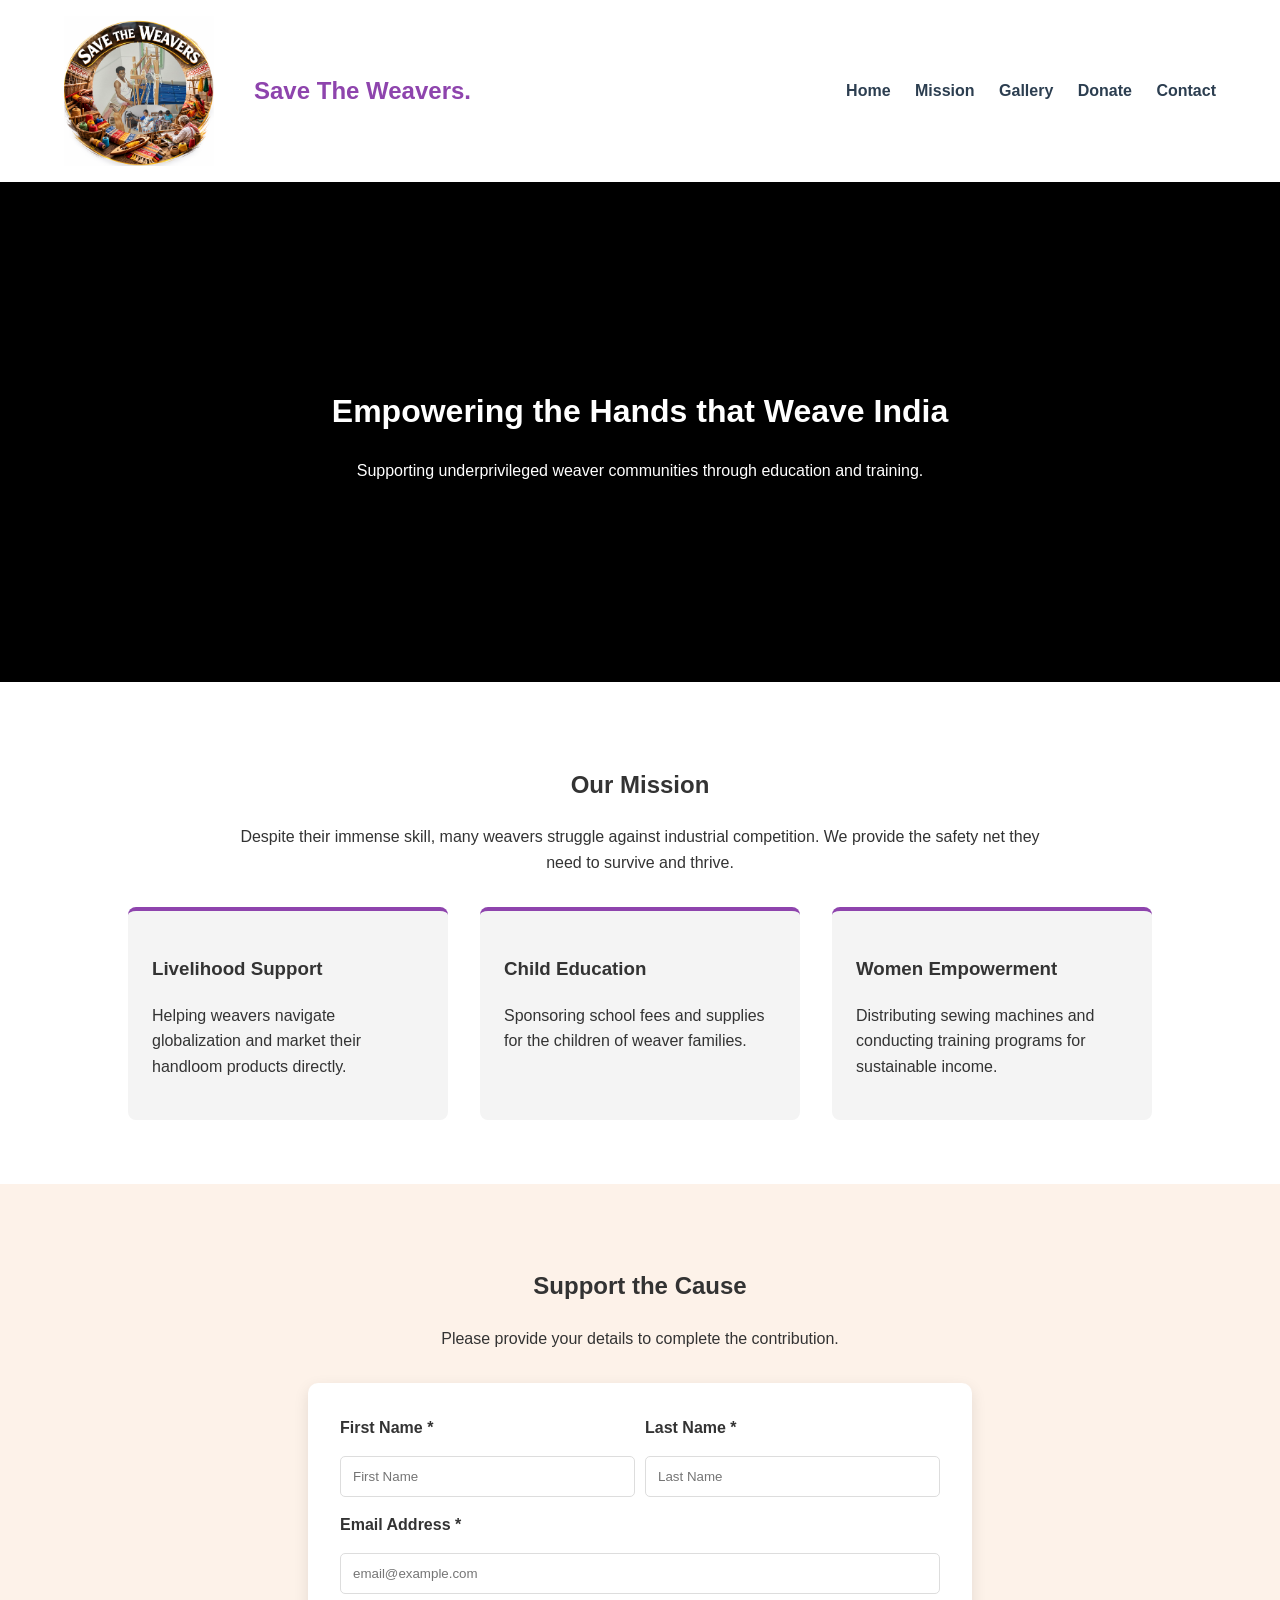
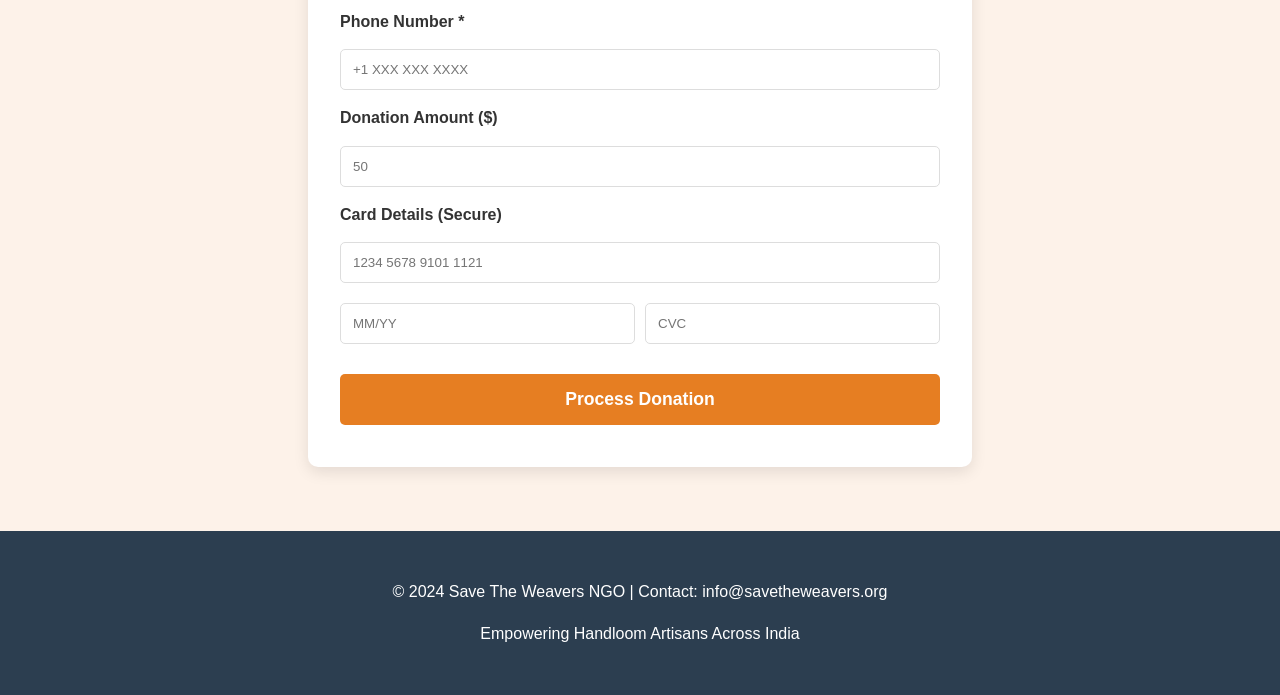
==== index.html @ 176373d4 "Add files via upload" ====
<!DOCTYPE html>
<html lang="en">
<head>
    <meta charset="UTF-8">
    <meta name="viewport" content="width=device-width, initial-scale=1.0">
    <title>Save The Weavers | Empowering Handloom Artisans</title>
    <style>
        :root {
            --primary: #8e44ad; /* Deep purple for a royal handloom feel */
            --accent: #e67e22; /* Warm orange for craft and energy */
            --dark: #2c3e50;
            --light: #f4f4f4;
        }

        body { font-family: 'Segoe UI', Tahoma, Geneva, Verdana, sans-serif; margin: 0; line-height: 1.6; color: #333; }
        
        /* Header & Nav */
        header { background: #fff; padding: 1rem 5%; display: flex; justify-content: space-between; align-items: center; box-shadow: 0 2px 5px rgba(0,0,0,0.1); position: sticky; top: 0; z-index: 1000; }
        .logo-area { display: flex; align-items: center; }
        .logo-area img { height: 50px; margin-right: 15px; }
        nav a { margin-left: 20px; text-decoration: none; color: var(--dark); font-weight: 600; }
        nav a:hover { color: var(--primary); }

        /* Hero Slider */
        .slider { width: 100%; height: 500px; overflow: hidden; position: relative; background: #000; }
        .slide { width: 100%; height: 100%; position: absolute; opacity: 0; transition: opacity 1s ease-in-out; display: flex; align-items: center; justify-content: center; text-align: center; color: white; background-size: cover; background-position: center; }
        .slide.active { opacity: 1; }
        .slide-overlay { background: rgba(0,0,0,0.5); padding: 2rem; border-radius: 10px; }

        /* Sections */
        section { padding: 4rem 10%; }
        .mission-grid { display: grid; grid-template-columns: repeat(auto-fit, minmax(250px, 1fr)); gap: 2rem; margin-top: 2rem; }
        .card { padding: 1.5rem; background: var(--light); border-radius: 8px; border-top: 4px solid var(--primary); }

        /* Donation Form */
        .donate-box { max-width: 600px; margin: auto; background: #fff; padding: 2rem; border-radius: 10px; box-shadow: 0 5px 15px rgba(0,0,0,0.1); }
        input, select, button { width: 100%; padding: 12px; margin: 10px 0; border: 1px solid #ddd; border-radius: 5px; box-sizing: border-box;}
        button { background: var(--accent); color: white; border: none; font-size: 1.1rem; cursor: pointer; transition: 0.3s; }
        button:hover { background: #d35400; }

        footer { background: var(--dark); color: white; text-align: center; padding: 2rem; }
    </style>
</head>
<body>

<header>
    <div class="logo-area">
        <img src="logo.png" alt="Save The Weavers Logo" style="height: 150px;">
        <div style="font-size: 1.5rem; font-weight: bold; color: #8e44ad; margin-left: 25px;">
                           Save The Weavers.        
        </div>
    </div>
    <nav>
        <a href="#home">Home</a>
        <a href="#mission">Mission</a>
        <a href="#gallery">Gallery</a>
        <a href="#donate">Donate</a>
        <a href="#contact">Contact</a>
    </nav>
</header>

<div class="slider" id="home">
    <div class="slide active" style="background-image: url('https://images.unsplash.com/photo-1610116303244-6239f81346d2?auto=format&fit=crop&q=80&w=1200')">
        <div class="slide-overlay">
            <h1>Empowering the Hands that Weave India</h1>
            <p>Supporting underprivileged weaver communities through education and training.</p>
        </div>
    </div>
    <div class="slide" style="background-image: url('https://images.unsplash.com/photo-1590076215667-873d327943f2?auto=format&fit=crop&q=80&w=1200')">
        <div class="slide-overlay">
            <h1>Education for Every Child</h1>
            <p>Ensuring the next generation has the tools to succeed.</p>
        </div>
    </div>
    <div class="slide" style="background-image: url('https://images.unsplash.com/photo-1485322551133-3a4c27a9d925?auto=format&fit=crop&q=80&w=1200')">
        <div class="slide-overlay">
            <h1>Skill Development for Women</h1>
            <p>Providing sewing machines and vocational training for financial independence.</p>
        </div>
    </div>
</div>

<section id="mission">
    <h2 style="text-align: center;">Our Mission</h2>
    <p style="text-align: center; max-width: 800px; margin: auto;">Despite their immense skill, many weavers struggle against industrial competition. We provide the safety net they need to survive and thrive.</p>
    <div class="mission-grid">
        <div class="card">
            <h3>Livelihood Support</h3>
            <p>Helping weavers navigate globalization and market their handloom products directly.</p>
        </div>
        <div class="card">
            <h3>Child Education</h3>
            <p>Sponsoring school fees and supplies for the children of weaver families.</p>
        </div>
        <div class="card">
            <h3>Women Empowerment</h3>
            <p>Distributing sewing machines and conducting training programs for sustainable income.</p>
        </div>
    </div>
</section>

<section id="donate" style="background: #fdf2e9; padding: 4rem 10%;">
    <h2 style="text-align: center;">Support the Cause</h2>
    <p style="text-align: center; margin-bottom: 2rem;">Please provide your details to complete the contribution.</p>
    
    <div class="donate-box" style="max-width: 600px; margin: auto; background: #fff; padding: 2rem; border-radius: 10px; box-shadow: 0 5px 15px rgba(0,0,0,0.1);">
        <form action="#" id="donationForm">
            <div style="display: flex; gap: 10px;">
                <div style="flex: 1;">
                    <label style="font-weight: bold; display: block; margin-bottom: 5px;">First Name *</label>
                    <input type="text" placeholder="First Name" required style="width: 100%; padding: 12px; margin-bottom: 15px; border: 1px solid #ddd; border-radius: 5px;">
                </div>
                <div style="flex: 1;">
                    <label style="font-weight: bold; display: block; margin-bottom: 5px;">Last Name *</label>
                    <input type="text" placeholder="Last Name" required style="width: 100%; padding: 12px; margin-bottom: 15px; border: 1px solid #ddd; border-radius: 5px;">
                </div>
            </div>
            
            <label style="font-weight: bold; display: block; margin-bottom: 5px;">Email Address *</label>
            <input type="email" placeholder="email@example.com" required style="width: 100%; padding: 12px; margin-bottom: 15px; border: 1px solid #ddd; border-radius: 5px;">

            <label style="font-weight: bold; display: block; margin-bottom: 5px;">Phone Number *</label>
            <input type="tel" placeholder="+1 XXX XXX XXXX" pattern="[0-9+ ]{10,15}" required style="width: 100%; padding: 12px; margin-bottom: 15px; border: 1px solid #ddd; border-radius: 5px;">

            <label style="font-weight: bold; display: block; margin-bottom: 5px;">Donation Amount ($)</label>
            <input type="number" placeholder="50" style="width: 100%; padding: 12px; margin-bottom: 15px; border: 1px solid #ddd; border-radius: 5px;">

            <label style="font-weight: bold; display: block; margin-bottom: 5px;">Card Details (Secure)</label>
            <input type="text" placeholder="1234 5678 9101 1121" style="width: 100%; padding: 12px; margin-bottom: 10px; border: 1px solid #ddd; border-radius: 5px;">
            <div style="display: flex; gap: 10px;">
                <input type="text" placeholder="MM/YY" style="flex: 1; padding: 12px; border: 1px solid #ddd; border-radius: 5px;">
                <input type="text" placeholder="CVC" style="flex: 1; padding: 12px; border: 1px solid #ddd; border-radius: 5px;">
            </div>

            <button type="submit" style="width: 100%; background: #e67e22; color: white; border: none; padding: 15px; font-size: 1.1rem; cursor: pointer; border-radius: 5px; margin-top: 20px; font-weight: bold;">
                Process Donation
            </button>
        </form>
    </div>
</section>
<footer id="contact">
    <p>&copy; 2024 Save The Weavers NGO | Contact: info@savetheweavers.org</p>
    <p>Empowering Handloom Artisans Across India</p>
</footer>

<script>
    // Slider Logic
    let currentSlide = 0;
    const slides = document.querySelectorAll('.slide');

    function showNextSlide() {
        slides[currentSlide].classList.remove('active');
        currentSlide = (currentSlide + 1) % slides.length;
        slides[currentSlide].classList.add('active');
    }

    // Change slide every 15 seconds
    setInterval(showNextSlide, 15000);
</script>

</body>
</html>
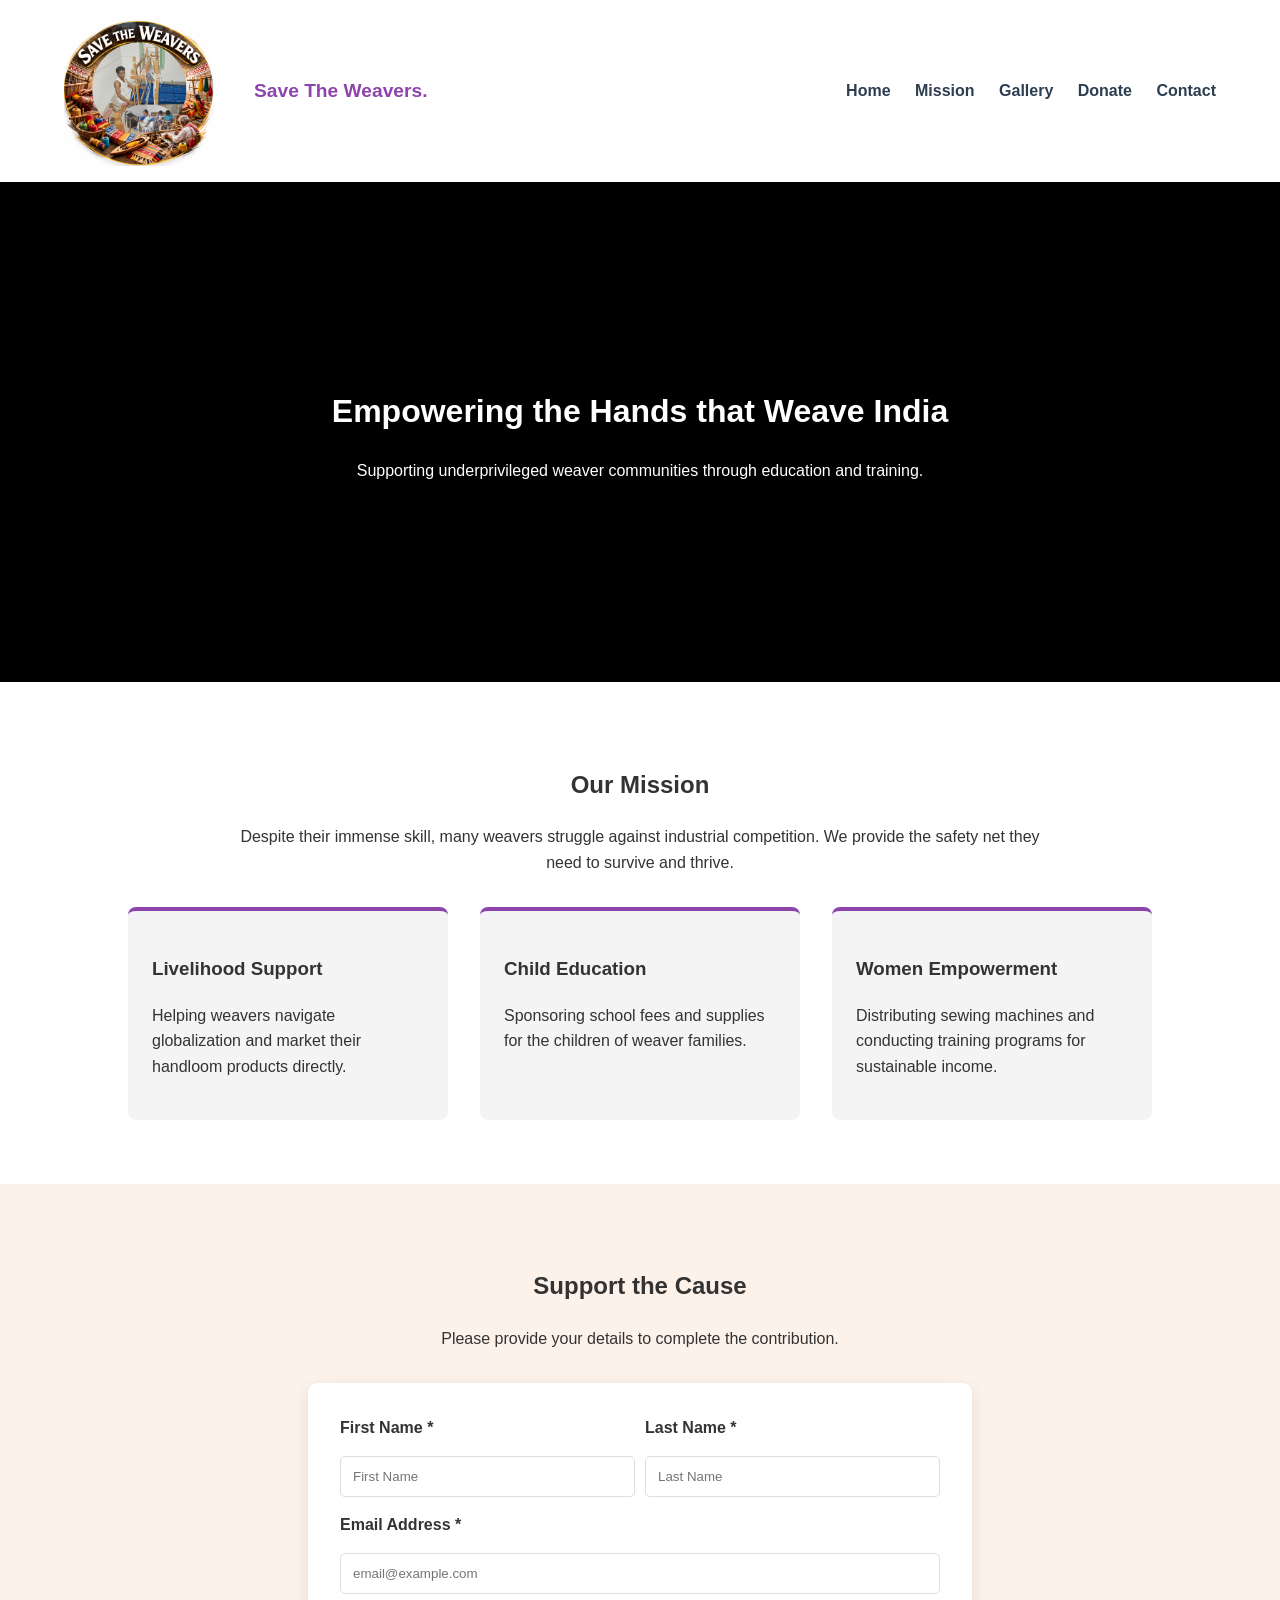
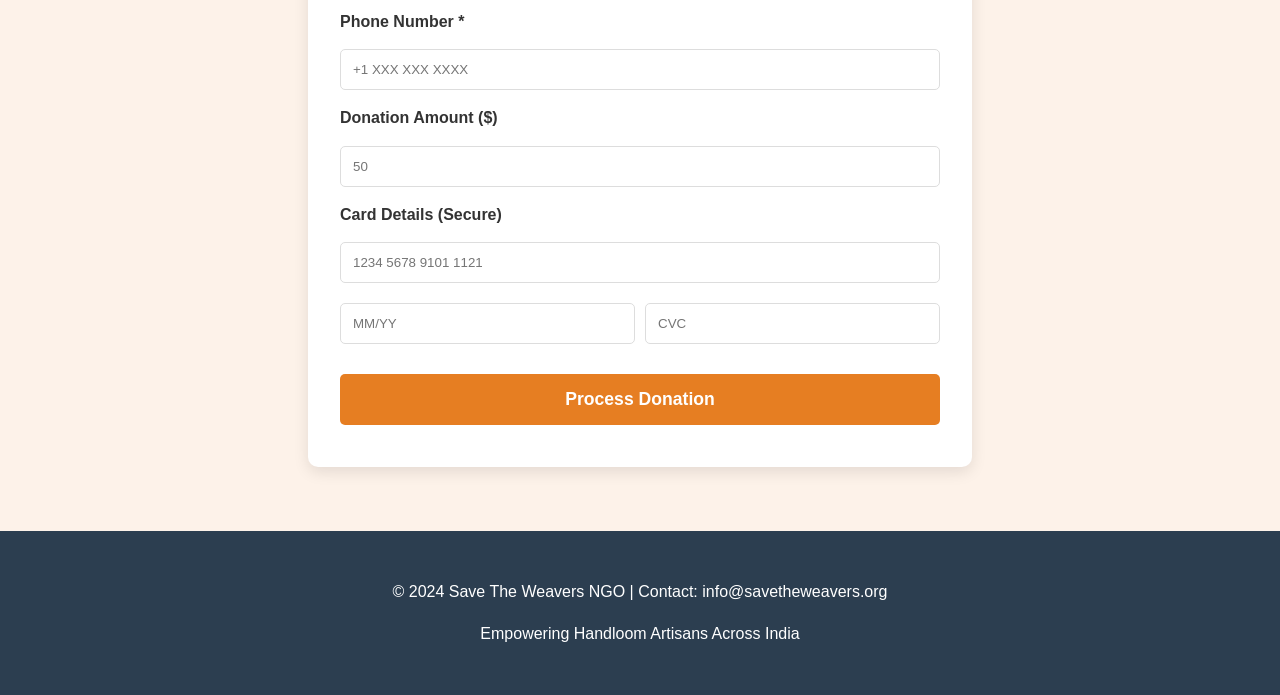
==== commit d6425569: "Update index.html" ====
--- a/index.html
+++ b/index.html
@@ -46,7 +46,7 @@
 <header>
     <div class="logo-area">
         <img src="logo.png" alt="Save The Weavers Logo" style="height: 150px;">
-        <div style="font-size: 1.5rem; font-weight: bold; color: #8e44ad; margin-left: 25px;">
+        <div style="font-size: 1.2rem; font-weight: bold; color: #8e44ad; margin-left: 25px;">
                            Save The Weavers.        
         </div>
     </div>
@@ -159,4 +159,4 @@
 </script>
 
 </body>
-</html>+</html>
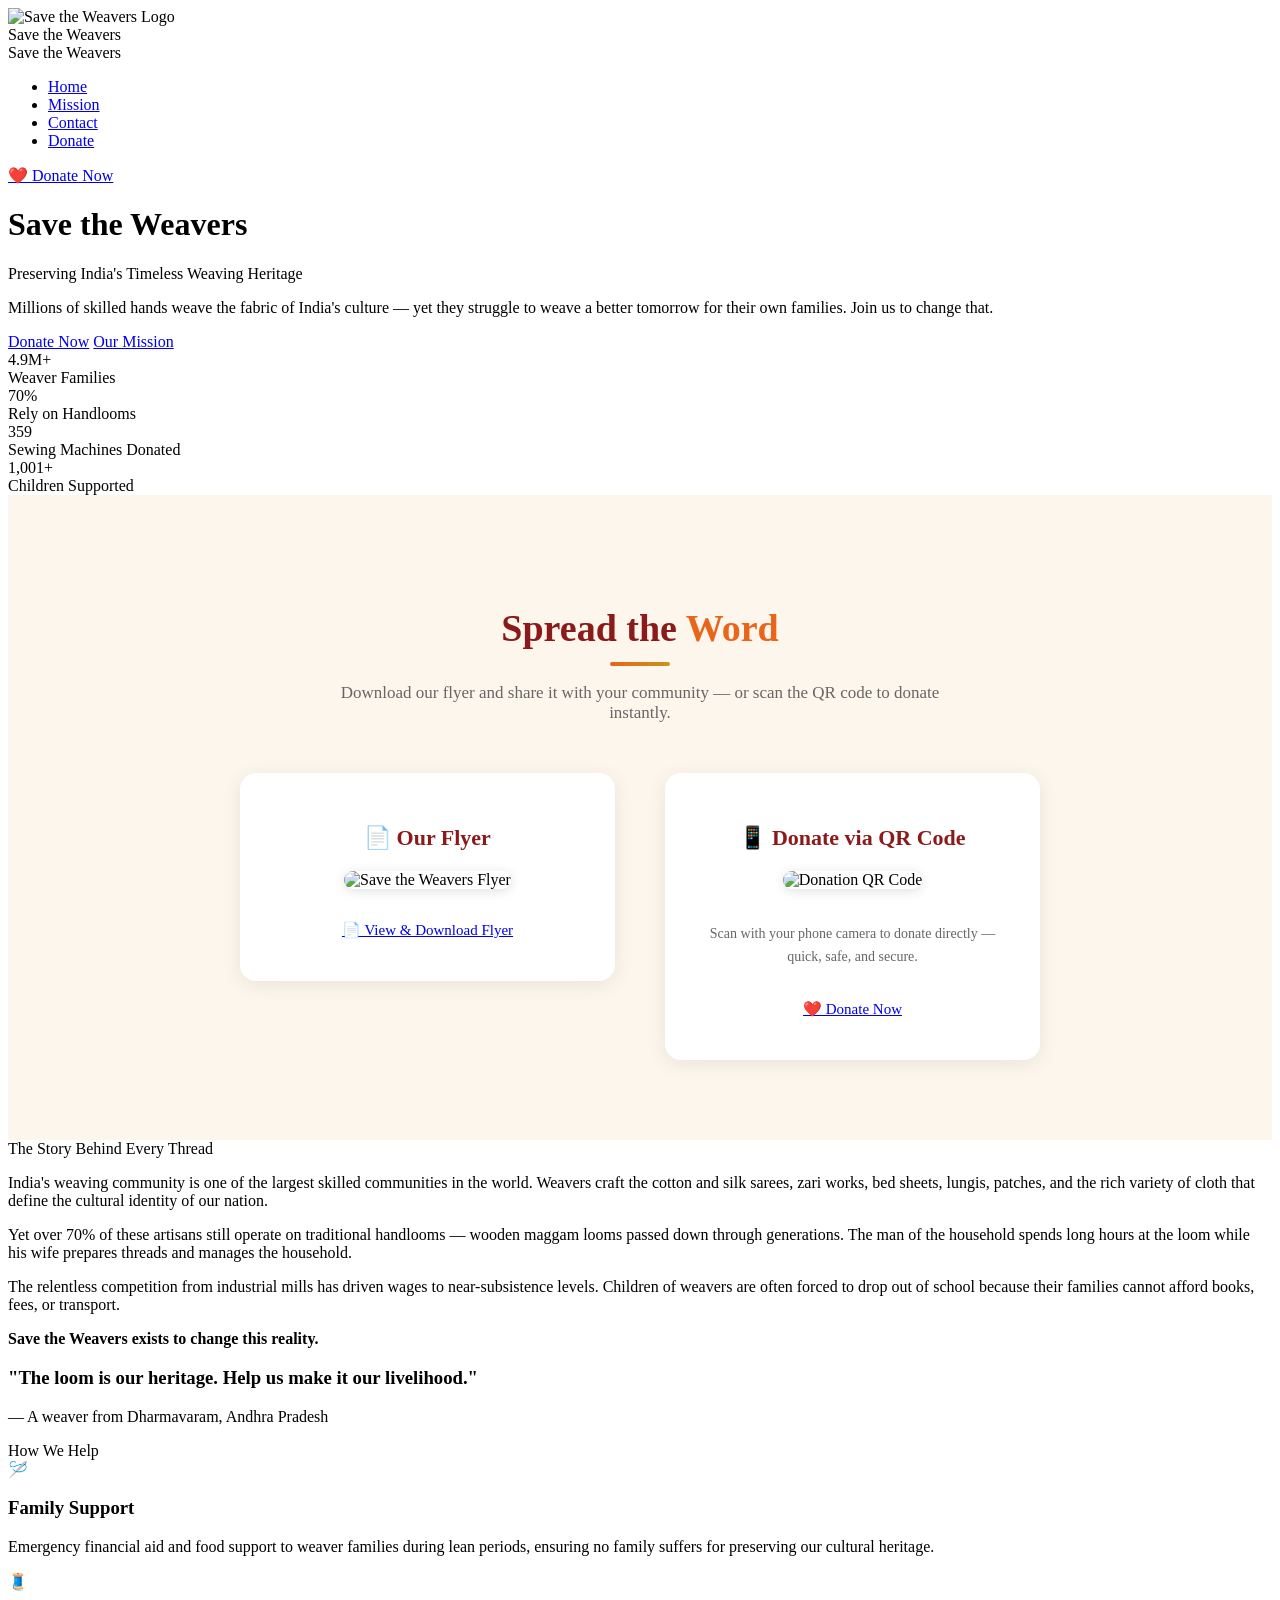
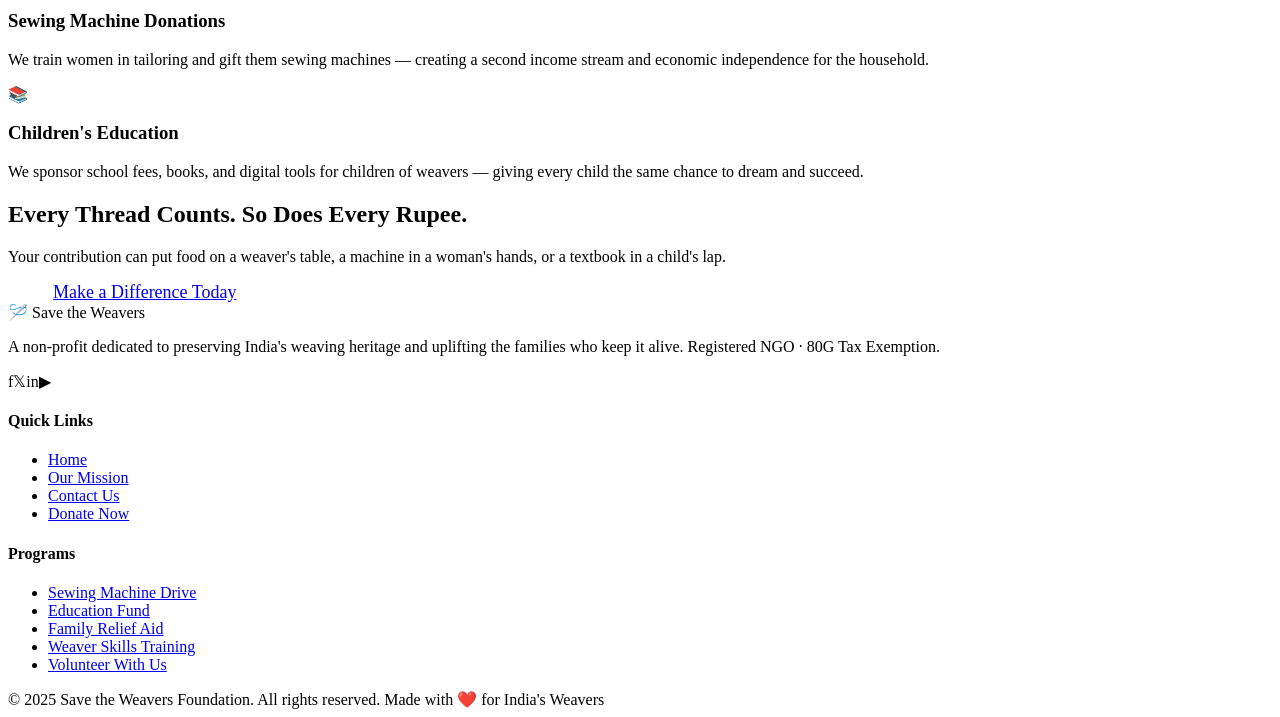
==== commit bcc78a77: "Add files via upload" ====
--- a/index.html
+++ b/index.html
@@ -1,162 +1,176 @@
 <!DOCTYPE html>
 <html lang="en">
 <head>
-    <meta charset="UTF-8">
-    <meta name="viewport" content="width=device-width, initial-scale=1.0">
-    <title>Save The Weavers | Empowering Handloom Artisans</title>
-    <style>
-        :root {
-            --primary: #8e44ad; /* Deep purple for a royal handloom feel */
-            --accent: #e67e22; /* Warm orange for craft and energy */
-            --dark: #2c3e50;
-            --light: #f4f4f4;
-        }
-
-        body { font-family: 'Segoe UI', Tahoma, Geneva, Verdana, sans-serif; margin: 0; line-height: 1.6; color: #333; }
-        
-        /* Header & Nav */
-        header { background: #fff; padding: 1rem 5%; display: flex; justify-content: space-between; align-items: center; box-shadow: 0 2px 5px rgba(0,0,0,0.1); position: sticky; top: 0; z-index: 1000; }
-        .logo-area { display: flex; align-items: center; }
-        .logo-area img { height: 50px; margin-right: 15px; }
-        nav a { margin-left: 20px; text-decoration: none; color: var(--dark); font-weight: 600; }
-        nav a:hover { color: var(--primary); }
-
-        /* Hero Slider */
-        .slider { width: 100%; height: 500px; overflow: hidden; position: relative; background: #000; }
-        .slide { width: 100%; height: 100%; position: absolute; opacity: 0; transition: opacity 1s ease-in-out; display: flex; align-items: center; justify-content: center; text-align: center; color: white; background-size: cover; background-position: center; }
-        .slide.active { opacity: 1; }
-        .slide-overlay { background: rgba(0,0,0,0.5); padding: 2rem; border-radius: 10px; }
-
-        /* Sections */
-        section { padding: 4rem 10%; }
-        .mission-grid { display: grid; grid-template-columns: repeat(auto-fit, minmax(250px, 1fr)); gap: 2rem; margin-top: 2rem; }
-        .card { padding: 1.5rem; background: var(--light); border-radius: 8px; border-top: 4px solid var(--primary); }
-
-        /* Donation Form */
-        .donate-box { max-width: 600px; margin: auto; background: #fff; padding: 2rem; border-radius: 10px; box-shadow: 0 5px 15px rgba(0,0,0,0.1); }
-        input, select, button { width: 100%; padding: 12px; margin: 10px 0; border: 1px solid #ddd; border-radius: 5px; box-sizing: border-box;}
-        button { background: var(--accent); color: white; border: none; font-size: 1.1rem; cursor: pointer; transition: 0.3s; }
-        button:hover { background: #d35400; }
-
-        footer { background: var(--dark); color: white; text-align: center; padding: 2rem; }
-    </style>
+  <meta charset="UTF-8" />
+  <meta name="viewport" content="width=device-width, initial-scale=1.0" />
+  <title>Save the Weavers – Home</title>
+  <link rel="stylesheet" href="css/style.css" />
 </head>
 <body>
 
-<header>
-    <div class="logo-area">
-        <img src="logo.png" alt="Save The Weavers Logo" style="height: 150px;">
-        <div style="font-size: 1.2rem; font-weight: bold; color: #8e44ad; margin-left: 25px;">
-                           Save The Weavers.        
-        </div>
+<nav class="nav">
+  <div class="nav-logo">
+    <img src="images/logo.png" alt="Save the Weavers Logo" id="logoDisplay" style="height:150px; width:150px; object-fit:contain;" />    <div class="nav-title">Save the <span>Weavers</span></div>
+
+    <div class="nav-title">Save the <span>Weavers</span></div>
+  </div>
+  <ul class="nav-links">
+    <li><a href="index.html">Home</a></li>
+    <li><a href="mission.html">Mission</a></li>
+    <li><a href="contact.html">Contact</a></li>
+    <li><a href="donate.html">Donate</a></li>
+  </ul>
+  <a href="donate.html" class="nav-donate-btn">❤️ Donate Now</a>
+</nav>
+
+<!-- Hero -->
+<div class="hero">
+  <div class="hero-content">
+    <h1>Save the <span>Weavers</span></h1>
+    <p class="hero-tagline">Preserving India's Timeless Weaving Heritage</p>
+    <p class="hero-sub">Millions of skilled hands weave the fabric of India's culture — yet they struggle to weave a better tomorrow for their own families. Join us to change that.</p>
+    <div class="hero-btns">
+      <a href="donate.html" class="btn-primary">Donate Now</a>
+      <a href="mission.html" class="btn-outline">Our Mission</a>
     </div>
-    <nav>
-        <a href="#home">Home</a>
-        <a href="#mission">Mission</a>
-        <a href="#gallery">Gallery</a>
-        <a href="#donate">Donate</a>
-        <a href="#contact">Contact</a>
-    </nav>
-</header>
-
-<div class="slider" id="home">
-    <div class="slide active" style="background-image: url('https://images.unsplash.com/photo-1610116303244-6239f81346d2?auto=format&fit=crop&q=80&w=1200')">
-        <div class="slide-overlay">
-            <h1>Empowering the Hands that Weave India</h1>
-            <p>Supporting underprivileged weaver communities through education and training.</p>
-        </div>
-    </div>
-    <div class="slide" style="background-image: url('https://images.unsplash.com/photo-1590076215667-873d327943f2?auto=format&fit=crop&q=80&w=1200')">
-        <div class="slide-overlay">
-            <h1>Education for Every Child</h1>
-            <p>Ensuring the next generation has the tools to succeed.</p>
-        </div>
-    </div>
-    <div class="slide" style="background-image: url('https://images.unsplash.com/photo-1485322551133-3a4c27a9d925?auto=format&fit=crop&q=80&w=1200')">
-        <div class="slide-overlay">
-            <h1>Skill Development for Women</h1>
-            <p>Providing sewing machines and vocational training for financial independence.</p>
-        </div>
-    </div>
+  </div>
 </div>
 
-<section id="mission">
-    <h2 style="text-align: center;">Our Mission</h2>
-    <p style="text-align: center; max-width: 800px; margin: auto;">Despite their immense skill, many weavers struggle against industrial competition. We provide the safety net they need to survive and thrive.</p>
-    <div class="mission-grid">
-        <div class="card">
-            <h3>Livelihood Support</h3>
-            <p>Helping weavers navigate globalization and market their handloom products directly.</p>
-        </div>
-        <div class="card">
-            <h3>Child Education</h3>
-            <p>Sponsoring school fees and supplies for the children of weaver families.</p>
-        </div>
-        <div class="card">
-            <h3>Women Empowerment</h3>
-            <p>Distributing sewing machines and conducting training programs for sustainable income.</p>
-        </div>
+<!-- Stats -->
+<div class="stats">
+  <div class="stat"><div class="stat-num">4.9M+</div><div class="stat-label">Weaver Families</div></div>
+  <div class="stat"><div class="stat-num">70%</div><div class="stat-label">Rely on Handlooms</div></div>
+  <div class="stat"><div class="stat-num">359</div><div class="stat-label">Sewing Machines Donated</div></div>
+  <div class="stat"><div class="stat-num">1,001+</div><div class="stat-label">Children Supported</div></div>
+</div>
+
+<!-- Flyer & QR Code Section -->
+<div style="background:#FDF6EC; padding:80px 40px;">
+  <div style="max-width:1100px; margin:0 auto; text-align:center;">
+
+    <h2 style="font-family:'Georgia',serif; font-size:38px; font-weight:700; color:#8B1A1A; margin-bottom:12px;">
+      Spread the <span style="color:#E8651A;">Word</span>
+    </h2>
+    <div style="width:60px; height:4px; background:linear-gradient(90deg,#E8651A,#C8941A); margin:0 auto 16px; border-radius:2px;"></div>
+    <p style="font-size:17px; color:#666; margin-bottom:50px; max-width:600px; margin-left:auto; margin-right:auto;">
+      Download our flyer and share it with your community — or scan the QR code to donate instantly.
+    </p>
+
+    <div style="display:grid; grid-template-columns:1fr 1fr; gap:50px; align-items:start; max-width:800px; margin:0 auto;">
+
+      <!-- Flyer -->
+      <div style="background:white; border-radius:16px; padding:30px; box-shadow:0 4px 20px rgba(0,0,0,0.08);">
+        <h3 style="font-family:'Georgia',serif; font-size:22px; color:#8B1A1A; margin-bottom:20px;">📄 Our Flyer</h3>
+        <img
+          src="images/flyer.png"
+          alt="Save the Weavers Flyer"
+          style="width:100%; border-radius:10px; box-shadow:0 2px 12px rgba(0,0,0,0.12); margin-bottom:20px;"
+        />
+<a href="files/savetheweavers-flyer.pdf" target="_blank" class="btn-primary" 
+   style="display:inline-block; font-size:15px; padding:12px 28px;">
+  📄 View & Download Flyer
+</a>
+      </div>
+
+      <!-- QR Code -->
+      <div style="background:white; border-radius:16px; padding:30px; box-shadow:0 4px 20px rgba(0,0,0,0.08);">
+        <h3 style="font-family:'Georgia',serif; font-size:22px; color:#8B1A1A; margin-bottom:20px;">📱 Donate via QR Code</h3>
+        <img
+          src="images/qrcode.png"
+          alt="Donation QR Code"
+          style="width:200px; height:200px; object-fit:contain; border-radius:10px; box-shadow:0 2px 12px rgba(0,0,0,0.12); margin-bottom:20px;"
+        />
+        <p style="color:#666; font-size:14px; line-height:1.6; margin-bottom:20px;">
+          Scan with your phone camera to donate directly — quick, safe, and secure.
+        </p>
+        <a href="donate.html" class="btn-primary" style="display:inline-block; font-size:15px; padding:12px 28px;">
+          ❤️ Donate Now
+        </a>
+      </div>
+
     </div>
-</section>
+  </div>
+</div>
+<!-- Story -->
+<div class="section">
+  <div class="section-title">The Story Behind <span>Every Thread</span></div>
+  <div class="divider"></div>
+  <div class="story-grid">
+    <div class="story-text">
+      <p>India's weaving community is one of the largest skilled communities in the world. Weavers craft the cotton and silk sarees, zari works, bed sheets, lungis, patches, and the rich variety of cloth that define the cultural identity of our nation.</p>
+      <p>Yet over 70% of these artisans still operate on traditional handlooms — wooden maggam looms passed down through generations. The man of the household spends long hours at the loom while his wife prepares threads and manages the household.</p>
+      <p>The relentless competition from industrial mills has driven wages to near-subsistence levels. Children of weavers are often forced to drop out of school because their families cannot afford books, fees, or transport.</p>
+      <p><strong>Save the Weavers exists to change this reality.</strong></p>
+    </div>
+    <div class="story-visual">
+      <!-- <div class="loom-graphic">🪡</div> -->
+      <h3>"The loom is our heritage. Help us make it our livelihood."</h3>
+      <p>— A weaver from Dharmavaram, Andhra Pradesh</p>
+    </div>
+  </div>
+</div>
 
-<section id="donate" style="background: #fdf2e9; padding: 4rem 10%;">
-    <h2 style="text-align: center;">Support the Cause</h2>
-    <p style="text-align: center; margin-bottom: 2rem;">Please provide your details to complete the contribution.</p>
-    
-    <div class="donate-box" style="max-width: 600px; margin: auto; background: #fff; padding: 2rem; border-radius: 10px; box-shadow: 0 5px 15px rgba(0,0,0,0.1);">
-        <form action="#" id="donationForm">
-            <div style="display: flex; gap: 10px;">
-                <div style="flex: 1;">
-                    <label style="font-weight: bold; display: block; margin-bottom: 5px;">First Name *</label>
-                    <input type="text" placeholder="First Name" required style="width: 100%; padding: 12px; margin-bottom: 15px; border: 1px solid #ddd; border-radius: 5px;">
-                </div>
-                <div style="flex: 1;">
-                    <label style="font-weight: bold; display: block; margin-bottom: 5px;">Last Name *</label>
-                    <input type="text" placeholder="Last Name" required style="width: 100%; padding: 12px; margin-bottom: 15px; border: 1px solid #ddd; border-radius: 5px;">
-                </div>
-            </div>
-            
-            <label style="font-weight: bold; display: block; margin-bottom: 5px;">Email Address *</label>
-            <input type="email" placeholder="email@example.com" required style="width: 100%; padding: 12px; margin-bottom: 15px; border: 1px solid #ddd; border-radius: 5px;">
+<!-- Programs -->
+<div class="bg-cream">
+  <div class="section" style="padding-top:0;padding-bottom:0;">
+    <div class="section-title">How We <span>Help</span></div>
+    <div class="divider"></div>
+    <div class="cards">
+      <div class="card">
+        <div class="card-icon">🪡</div>
+        <div class="card-body"><h3>Family Support</h3><p>Emergency financial aid and food support to weaver families during lean periods, ensuring no family suffers for preserving our cultural heritage.</p></div>
+      </div>
+      <div class="card">
+        <div class="card-icon">🧵</div>
+        <div class="card-body"><h3>Sewing Machine Donations</h3><p>We train women in tailoring and gift them sewing machines — creating a second income stream and economic independence for the household.</p></div>
+      </div>
+      <div class="card">
+        <div class="card-icon">📚</div>
+        <div class="card-body"><h3>Children's Education</h3><p>We sponsor school fees, books, and digital tools for children of weavers — giving every child the same chance to dream and succeed.</p></div>
+      </div>
+    </div>
+  </div>
+</div>
 
-            <label style="font-weight: bold; display: block; margin-bottom: 5px;">Phone Number *</label>
-            <input type="tel" placeholder="+1 XXX XXX XXXX" pattern="[0-9+ ]{10,15}" required style="width: 100%; padding: 12px; margin-bottom: 15px; border: 1px solid #ddd; border-radius: 5px;">
+<!-- CTA Banner -->
+<div class="banner">
+  <h2>Every Thread Counts. So Does Every Rupee.</h2>
+  <p>Your contribution can put food on a weaver's table, a machine in a woman's hands, or a textbook in a child's lap.</p>
+  <a href="donate.html" class="btn-primary" style="font-size:18px;padding:16px 45px;">Make a Difference Today</a>
+</div>
 
-            <label style="font-weight: bold; display: block; margin-bottom: 5px;">Donation Amount ($)</label>
-            <input type="number" placeholder="50" style="width: 100%; padding: 12px; margin-bottom: 15px; border: 1px solid #ddd; border-radius: 5px;">
-
-            <label style="font-weight: bold; display: block; margin-bottom: 5px;">Card Details (Secure)</label>
-            <input type="text" placeholder="1234 5678 9101 1121" style="width: 100%; padding: 12px; margin-bottom: 10px; border: 1px solid #ddd; border-radius: 5px;">
-            <div style="display: flex; gap: 10px;">
-                <input type="text" placeholder="MM/YY" style="flex: 1; padding: 12px; border: 1px solid #ddd; border-radius: 5px;">
-                <input type="text" placeholder="CVC" style="flex: 1; padding: 12px; border: 1px solid #ddd; border-radius: 5px;">
-            </div>
-
-            <button type="submit" style="width: 100%; background: #e67e22; color: white; border: none; padding: 15px; font-size: 1.1rem; cursor: pointer; border-radius: 5px; margin-top: 20px; font-weight: bold;">
-                Process Donation
-            </button>
-        </form>
+<footer>
+  <div class="footer-grid">
+    <div class="footer-brand">
+      <div class="logo-text">🪡 Save the Weavers</div>
+      <p>A non-profit dedicated to preserving India's weaving heritage and uplifting the families who keep it alive. Registered NGO · 80G Tax Exemption.</p>
+      <div class="social-links"><a>f</a><a>𝕏</a><a>in</a><a>▶</a></div>
     </div>
-</section>
-<footer id="contact">
-    <p>&copy; 2024 Save The Weavers NGO | Contact: info@savetheweavers.org</p>
-    <p>Empowering Handloom Artisans Across India</p>
+    <div><h4>Quick Links</h4>
+      <ul>
+        <li><a href="index.html">Home</a></li>
+        <li><a href="mission.html">Our Mission</a></li>
+        <li><a href="contact.html">Contact Us</a></li>
+        <li><a href="donate.html">Donate Now</a></li>
+      </ul>
+    </div>
+    <div><h4>Programs</h4>
+      <ul>
+        <li><a href="#">Sewing Machine Drive</a></li>
+        <li><a href="#">Education Fund</a></li>
+        <li><a href="#">Family Relief Aid</a></li>
+        <li><a href="#">Weaver Skills Training</a></li>
+        <li><a href="contact.html">Volunteer With Us</a></li>
+      </ul>
+    </div>
+  </div>
+  <div class="footer-bottom">
+    <span>© 2025 Save the Weavers Foundation. All rights reserved.</span>
+    <span>Made with ❤️ for India's Weavers</span>
+  </div>
 </footer>
 
-<script>
-    // Slider Logic
-    let currentSlide = 0;
-    const slides = document.querySelectorAll('.slide');
-
-    function showNextSlide() {
-        slides[currentSlide].classList.remove('active');
-        currentSlide = (currentSlide + 1) % slides.length;
-        slides[currentSlide].classList.add('active');
-    }
-
-    // Change slide every 15 seconds
-    setInterval(showNextSlide, 15000);
-</script>
-
+<div class="toast" id="toast"></div>
+<script src="js/main.js"></script>
 </body>
-</html>
+</html>
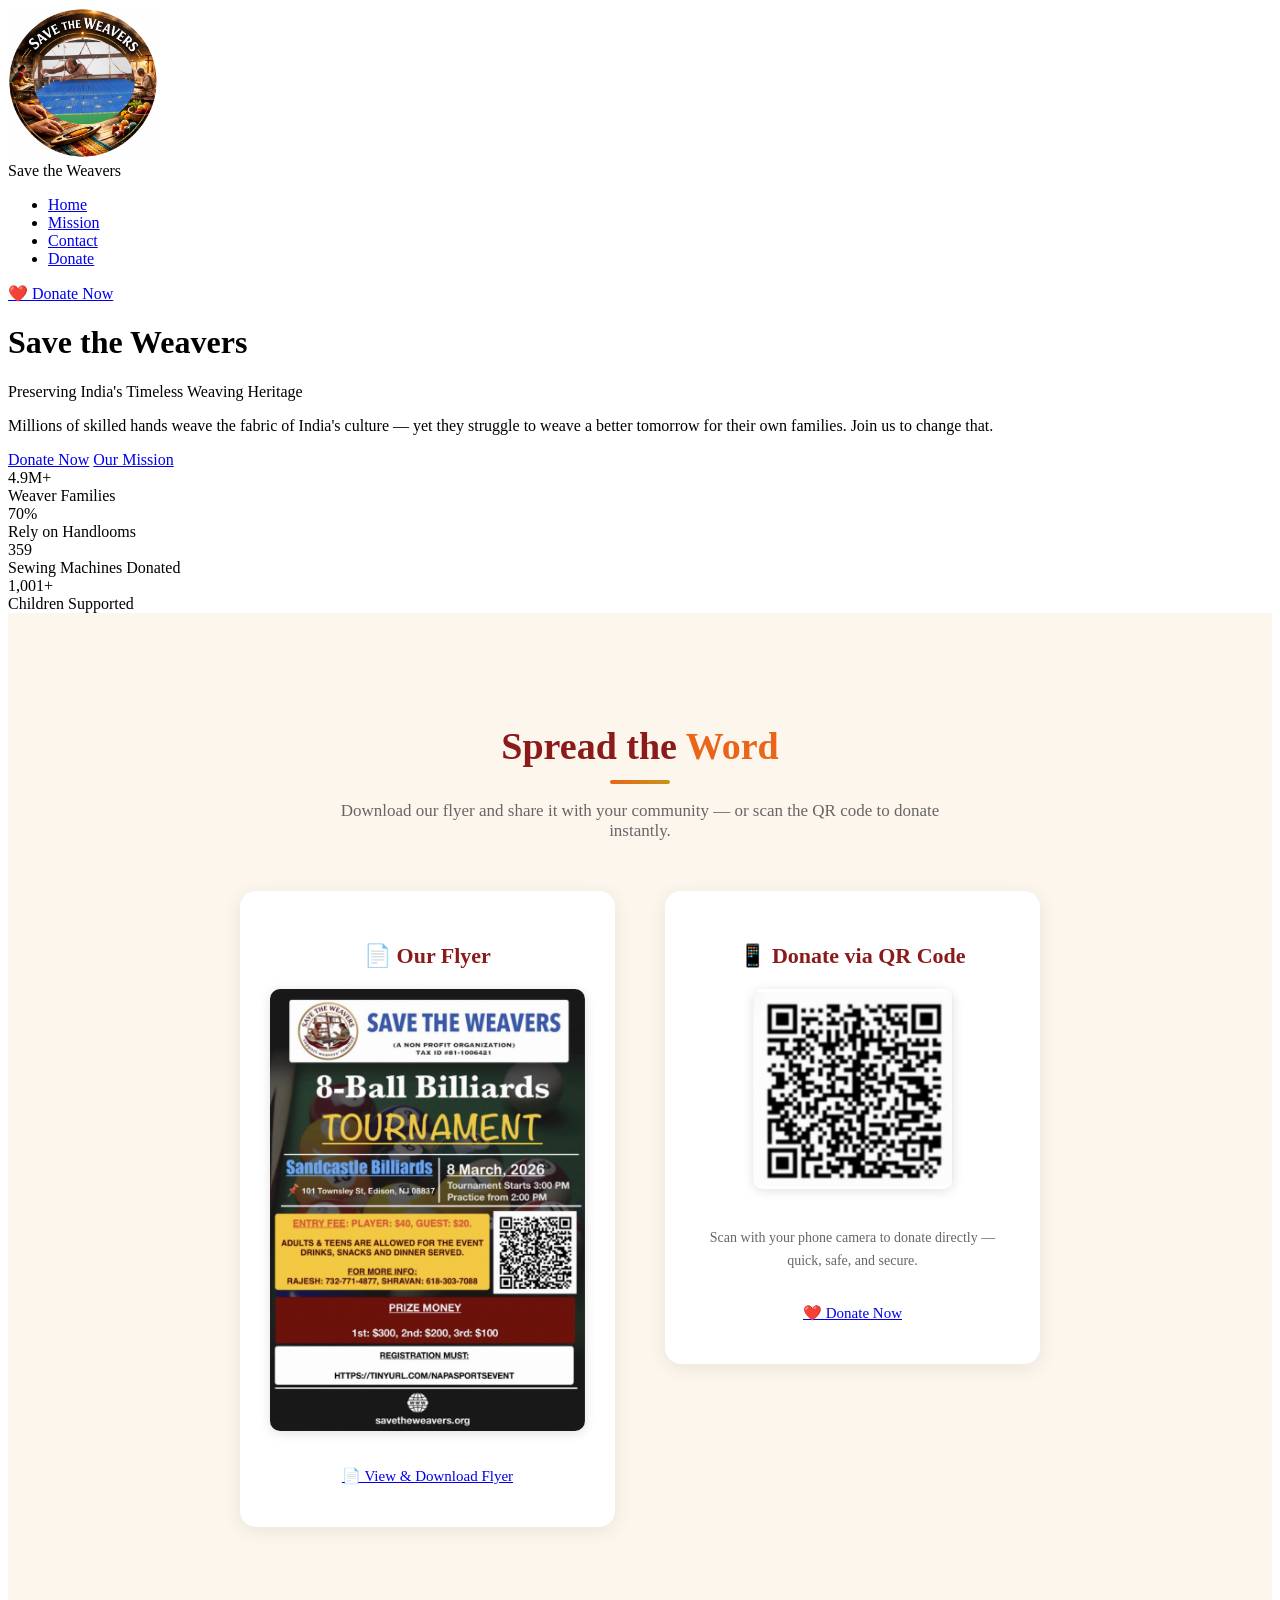
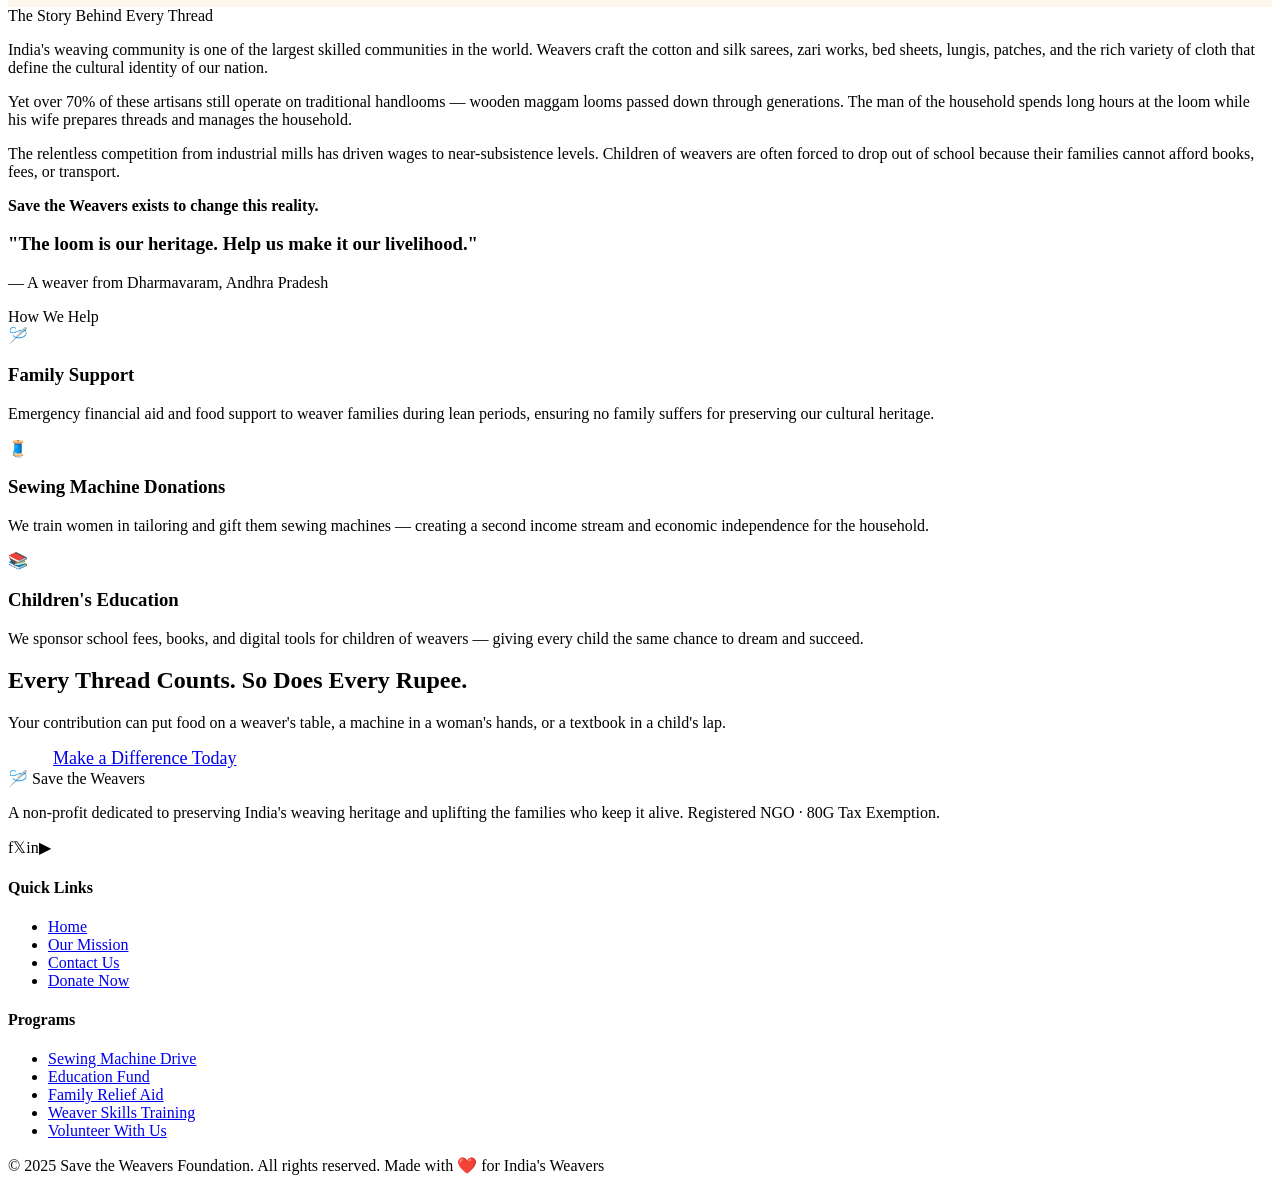
==== commit b757056b: "Add files via upload" ====
--- a/index.html
+++ b/index.html
@@ -10,7 +10,7 @@
 
 <nav class="nav">
   <div class="nav-logo">
-    <img src="images/logo.png" alt="Save the Weavers Logo" id="logoDisplay" style="height:150px; width:150px; object-fit:contain;" />    <div class="nav-title">Save the <span>Weavers</span></div>
+    <img src="images/logo.png" alt="Save the Weavers Logo" id="logoDisplay" style="height:150px; width:150px; object-fit:contain;" />    
 
     <div class="nav-title">Save the <span>Weavers</span></div>
   </div>
@@ -56,8 +56,7 @@
       Download our flyer and share it with your community — or scan the QR code to donate instantly.
     </p>
 
-    <div style="display:grid; grid-template-columns:1fr 1fr; gap:50px; align-items:start; max-width:800px; margin:0 auto;">
-
+<div class="flyer-qr-grid" style="display:grid; grid-template-columns:1fr 1fr; gap:50px; align-items:start; max-width:800px; margin:0 auto;">
       <!-- Flyer -->
       <div style="background:white; border-radius:16px; padding:30px; box-shadow:0 4px 20px rgba(0,0,0,0.08);">
         <h3 style="font-family:'Georgia',serif; font-size:22px; color:#8B1A1A; margin-bottom:20px;">📄 Our Flyer</h3>
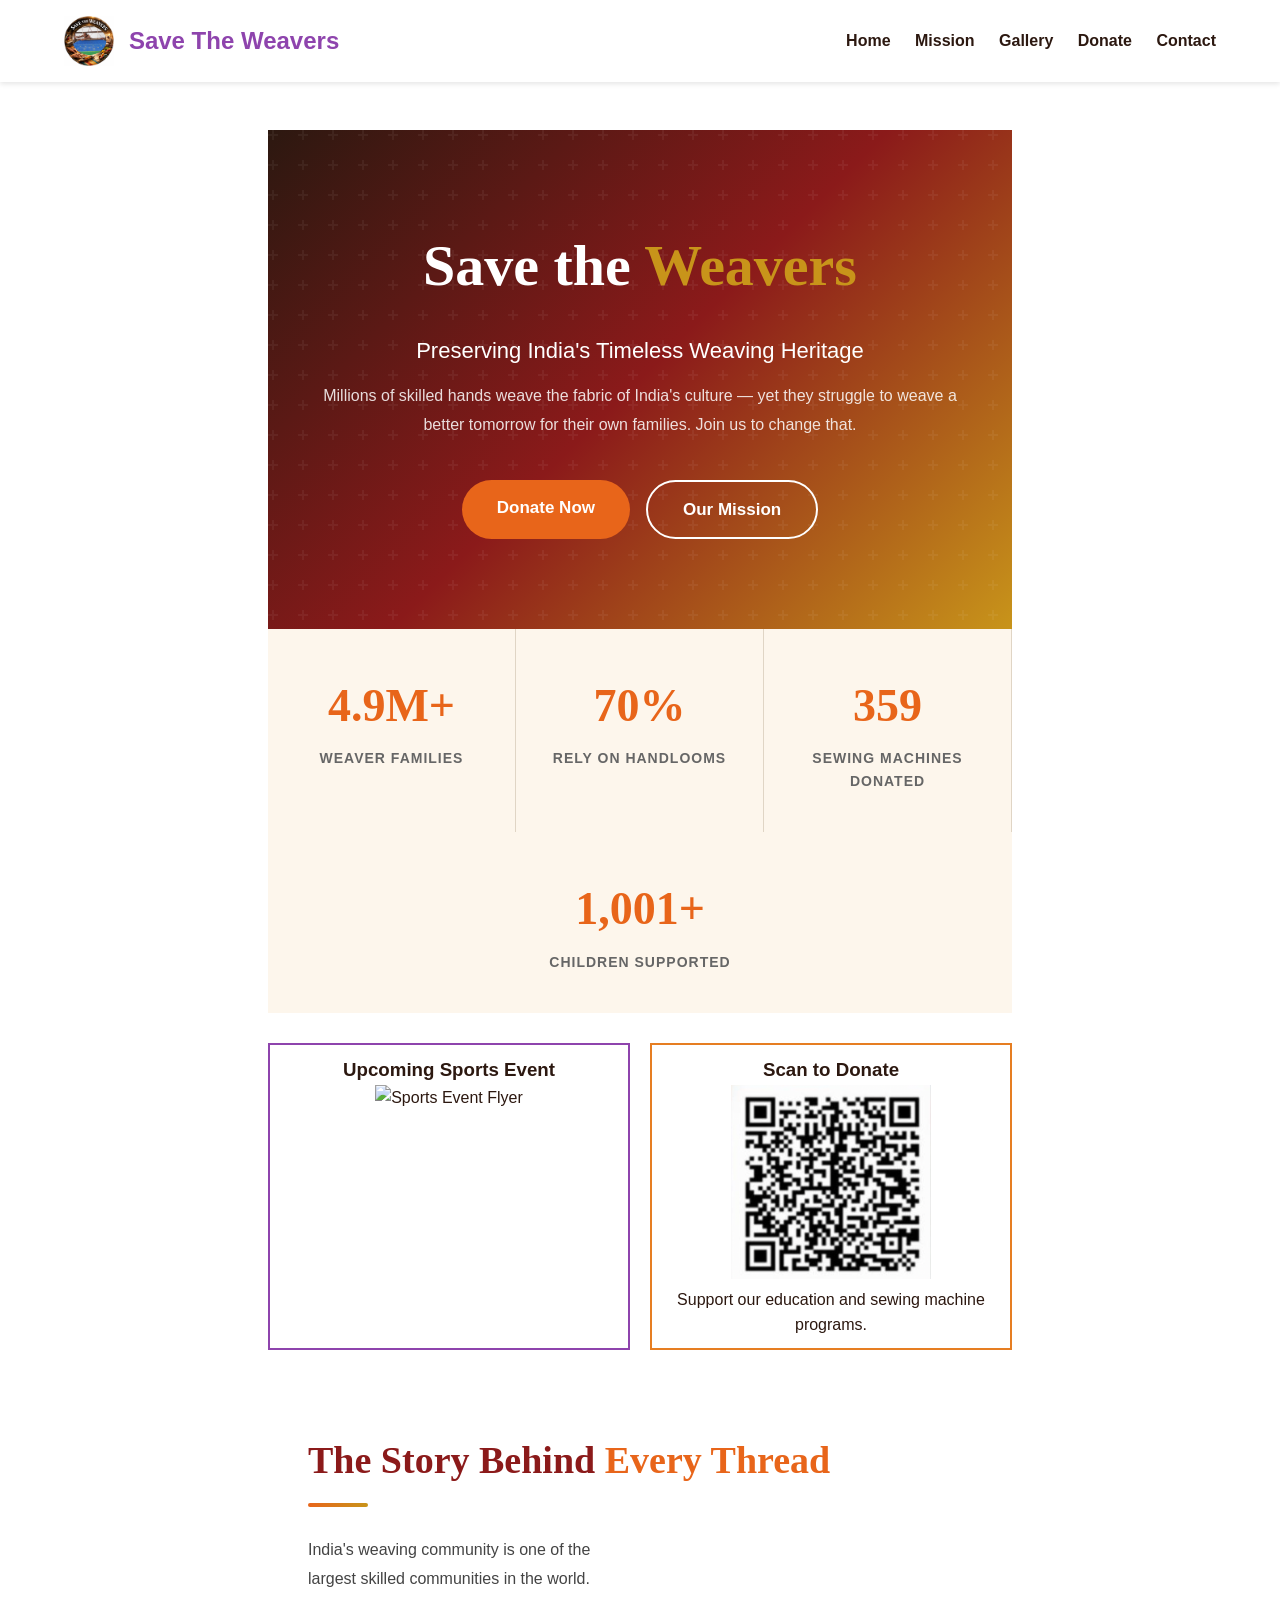
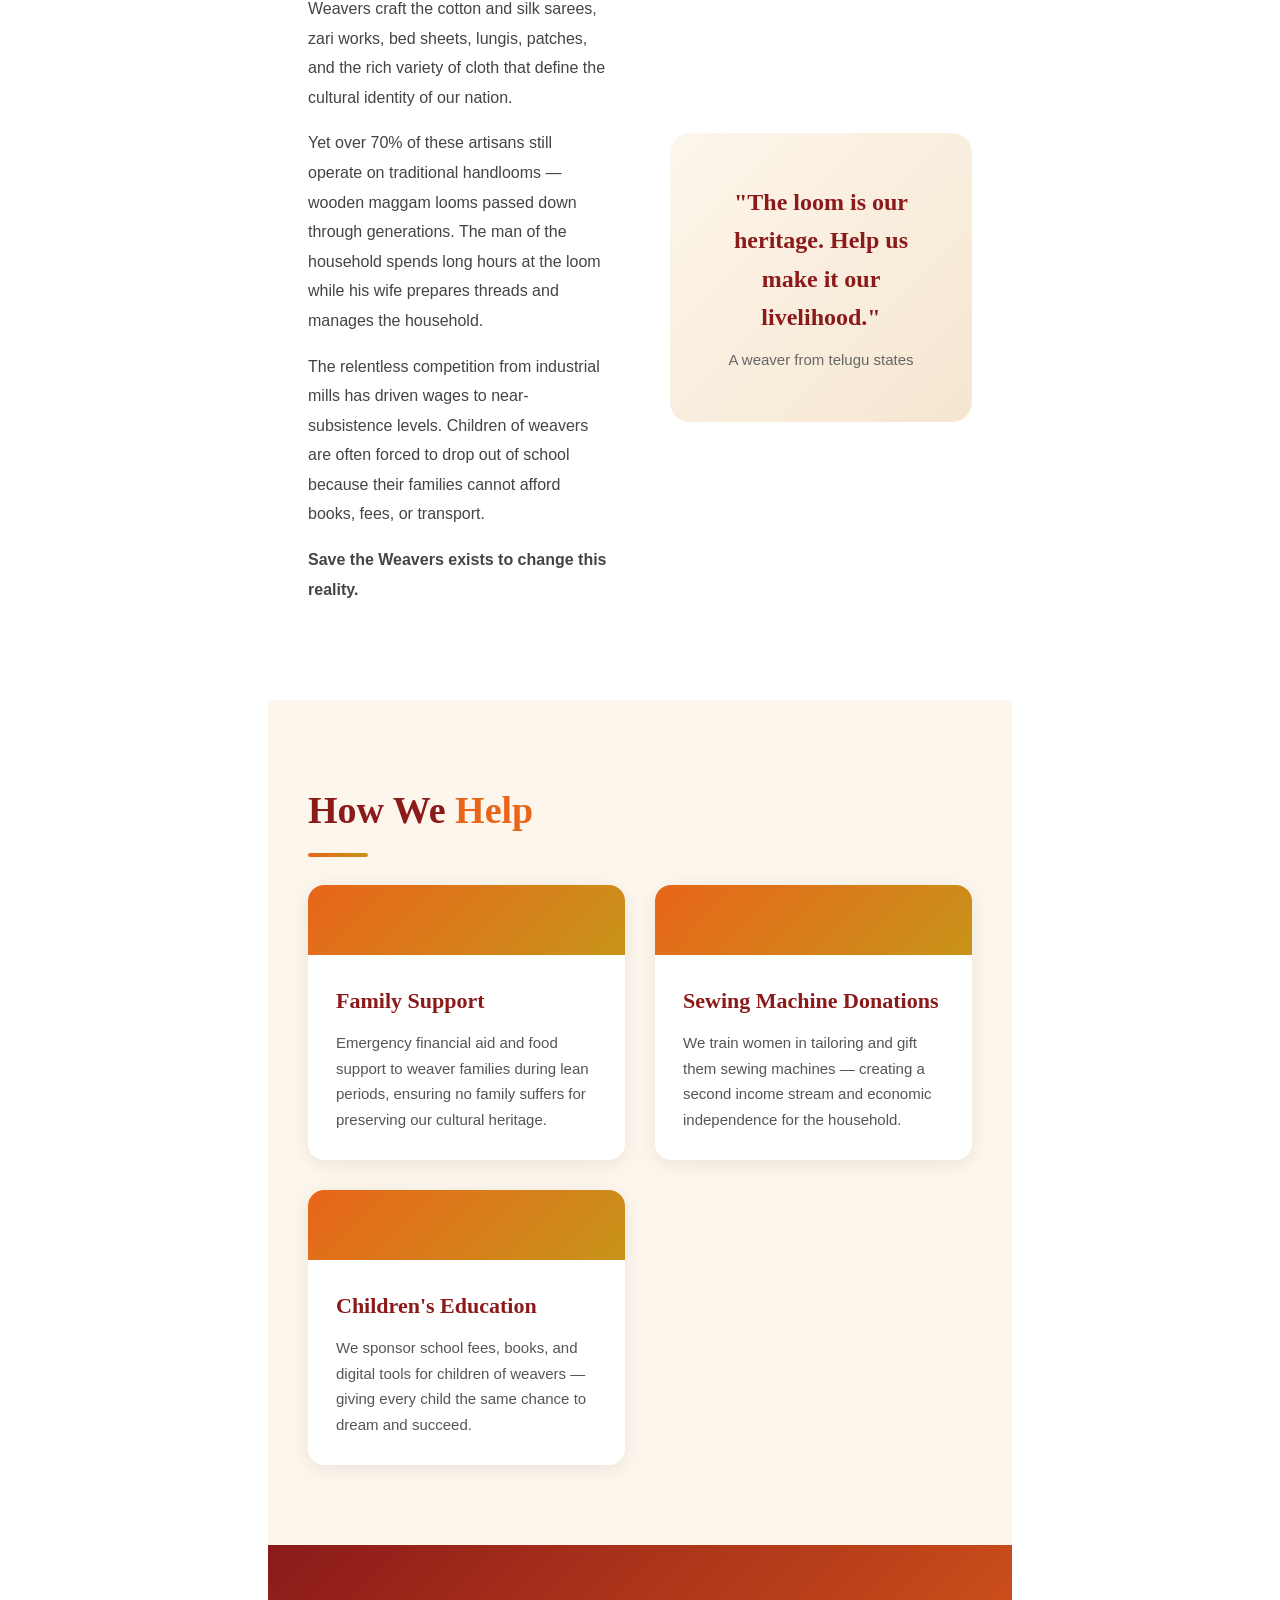
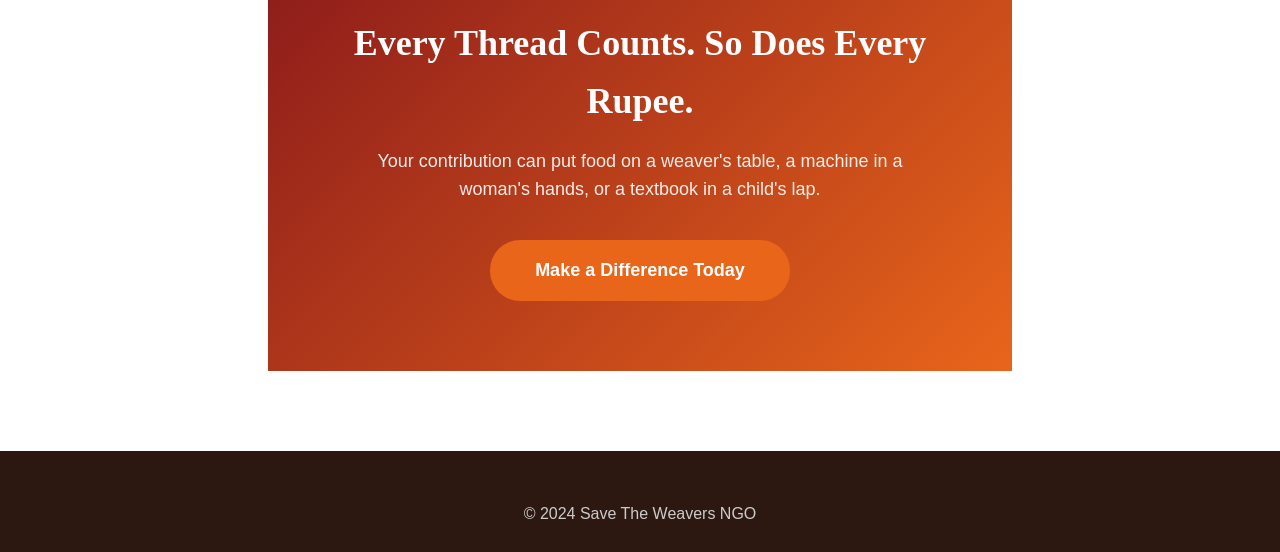
==== commit bcc0e654: "Add files via upload" ====
--- a/index.html
+++ b/index.html
@@ -1,27 +1,24 @@
 <!DOCTYPE html>
 <html lang="en">
 <head>
-  <meta charset="UTF-8" />
-  <meta name="viewport" content="width=device-width, initial-scale=1.0" />
-  <title>Save the Weavers – Home</title>
-  <link rel="stylesheet" href="css/style.css" />
+    <link rel="stylesheet" href="style.css">
+    <title>Save The Weavers | Home</title>
 </head>
 <body>
+    <header>
+        <a href="index.html" class="logo-area"><img src="images/logo.png">Save The Weavers</a>
+        <nav>
+            <a href="index.html">Home</a>
+            <a href="mission.html">Mission</a>
+            <a href="gallery.html">Gallery</a>
+            <a href="donate.html">Donate</a>
+            <a href="contact.html">Contact</a>
+        </nav>
+    </header>
 
-<nav class="nav">
-  <div class="nav-logo">
-    <img src="images/logo.png" alt="Save the Weavers Logo" id="logoDisplay" style="height:150px; width:150px; object-fit:contain;" />    
 
-    <div class="nav-title">Save the <span>Weavers</span></div>
-  </div>
-  <ul class="nav-links">
-    <li><a href="index.html">Home</a></li>
-    <li><a href="mission.html">Mission</a></li>
-    <li><a href="contact.html">Contact</a></li>
-    <li><a href="donate.html">Donate</a></li>
-  </ul>
-  <a href="donate.html" class="nav-donate-btn">❤️ Donate Now</a>
-</nav>
+
+    <section class="container">
 
 <!-- Hero -->
 <div class="hero">
@@ -43,53 +40,20 @@
   <div class="stat"><div class="stat-num">359</div><div class="stat-label">Sewing Machines Donated</div></div>
   <div class="stat"><div class="stat-num">1,001+</div><div class="stat-label">Children Supported</div></div>
 </div>
+        <div style="display: flex; gap: 20px; flex-wrap: wrap; margin-top: 30px;">
+            <div style="flex: 1; min-width: 300px; border: 2px solid var(--primary); padding: 10px; text-align: center;">
+                <h3>Upcoming Sports Event</h3>
+                <img src="images/sports-flyer.png" alt="Sports Event Flyer" style="width: 100%;">
+            </div>
+            
+            <div style="flex: 1; min-width: 300px; border: 2px solid var(--accent); padding: 10px; text-align: center;">
+                <h3>Scan to Donate</h3>
+                <img src="images/qrcode.png" alt="Donation QR Code" style="width: 200px;">
+                <p>Support our education and sewing machine programs.</p>
+            </div>
+        </div>
 
-<!-- Flyer & QR Code Section -->
-<div style="background:#FDF6EC; padding:80px 40px;">
-  <div style="max-width:1100px; margin:0 auto; text-align:center;">
 
-    <h2 style="font-family:'Georgia',serif; font-size:38px; font-weight:700; color:#8B1A1A; margin-bottom:12px;">
-      Spread the <span style="color:#E8651A;">Word</span>
-    </h2>
-    <div style="width:60px; height:4px; background:linear-gradient(90deg,#E8651A,#C8941A); margin:0 auto 16px; border-radius:2px;"></div>
-    <p style="font-size:17px; color:#666; margin-bottom:50px; max-width:600px; margin-left:auto; margin-right:auto;">
-      Download our flyer and share it with your community — or scan the QR code to donate instantly.
-    </p>
-
-<div class="flyer-qr-grid" style="display:grid; grid-template-columns:1fr 1fr; gap:50px; align-items:start; max-width:800px; margin:0 auto;">
-      <!-- Flyer -->
-      <div style="background:white; border-radius:16px; padding:30px; box-shadow:0 4px 20px rgba(0,0,0,0.08);">
-        <h3 style="font-family:'Georgia',serif; font-size:22px; color:#8B1A1A; margin-bottom:20px;">📄 Our Flyer</h3>
-        <img
-          src="images/flyer.png"
-          alt="Save the Weavers Flyer"
-          style="width:100%; border-radius:10px; box-shadow:0 2px 12px rgba(0,0,0,0.12); margin-bottom:20px;"
-        />
-<a href="files/savetheweavers-flyer.pdf" target="_blank" class="btn-primary" 
-   style="display:inline-block; font-size:15px; padding:12px 28px;">
-  📄 View & Download Flyer
-</a>
-      </div>
-
-      <!-- QR Code -->
-      <div style="background:white; border-radius:16px; padding:30px; box-shadow:0 4px 20px rgba(0,0,0,0.08);">
-        <h3 style="font-family:'Georgia',serif; font-size:22px; color:#8B1A1A; margin-bottom:20px;">📱 Donate via QR Code</h3>
-        <img
-          src="images/qrcode.png"
-          alt="Donation QR Code"
-          style="width:200px; height:200px; object-fit:contain; border-radius:10px; box-shadow:0 2px 12px rgba(0,0,0,0.12); margin-bottom:20px;"
-        />
-        <p style="color:#666; font-size:14px; line-height:1.6; margin-bottom:20px;">
-          Scan with your phone camera to donate directly — quick, safe, and secure.
-        </p>
-        <a href="donate.html" class="btn-primary" style="display:inline-block; font-size:15px; padding:12px 28px;">
-          ❤️ Donate Now
-        </a>
-      </div>
-
-    </div>
-  </div>
-</div>
 <!-- Story -->
 <div class="section">
   <div class="section-title">The Story Behind <span>Every Thread</span></div>
@@ -102,9 +66,9 @@
       <p><strong>Save the Weavers exists to change this reality.</strong></p>
     </div>
     <div class="story-visual">
-      <!-- <div class="loom-graphic">🪡</div> -->
+      <!-- <div class="loom-graphic"></div> -->
       <h3>"The loom is our heritage. Help us make it our livelihood."</h3>
-      <p>— A weaver from Dharmavaram, Andhra Pradesh</p>
+      <p> A weaver from telugu states</p>
     </div>
   </div>
 </div>
@@ -116,15 +80,15 @@
     <div class="divider"></div>
     <div class="cards">
       <div class="card">
-        <div class="card-icon">🪡</div>
+        <div class="card-icon"></div>
         <div class="card-body"><h3>Family Support</h3><p>Emergency financial aid and food support to weaver families during lean periods, ensuring no family suffers for preserving our cultural heritage.</p></div>
       </div>
       <div class="card">
-        <div class="card-icon">🧵</div>
+        <div class="card-icon"></div>
         <div class="card-body"><h3>Sewing Machine Donations</h3><p>We train women in tailoring and gift them sewing machines — creating a second income stream and economic independence for the household.</p></div>
       </div>
       <div class="card">
-        <div class="card-icon">📚</div>
+        <div class="card-icon"></div>
         <div class="card-body"><h3>Children's Education</h3><p>We sponsor school fees, books, and digital tools for children of weavers — giving every child the same chance to dream and succeed.</p></div>
       </div>
     </div>
@@ -138,38 +102,12 @@
   <a href="donate.html" class="btn-primary" style="font-size:18px;padding:16px 45px;">Make a Difference Today</a>
 </div>
 
-<footer>
-  <div class="footer-grid">
-    <div class="footer-brand">
-      <div class="logo-text">🪡 Save the Weavers</div>
-      <p>A non-profit dedicated to preserving India's weaving heritage and uplifting the families who keep it alive. Registered NGO · 80G Tax Exemption.</p>
-      <div class="social-links"><a>f</a><a>𝕏</a><a>in</a><a>▶</a></div>
-    </div>
-    <div><h4>Quick Links</h4>
-      <ul>
-        <li><a href="index.html">Home</a></li>
-        <li><a href="mission.html">Our Mission</a></li>
-        <li><a href="contact.html">Contact Us</a></li>
-        <li><a href="donate.html">Donate Now</a></li>
-      </ul>
-    </div>
-    <div><h4>Programs</h4>
-      <ul>
-        <li><a href="#">Sewing Machine Drive</a></li>
-        <li><a href="#">Education Fund</a></li>
-        <li><a href="#">Family Relief Aid</a></li>
-        <li><a href="#">Weaver Skills Training</a></li>
-        <li><a href="contact.html">Volunteer With Us</a></li>
-      </ul>
-    </div>
-  </div>
-  <div class="footer-bottom">
-    <span>© 2025 Save the Weavers Foundation. All rights reserved.</span>
-    <span>Made with ❤️ for India's Weavers</span>
-  </div>
-</footer>
 
 <div class="toast" id="toast"></div>
 <script src="js/main.js"></script>
+    </section>
+
+
+    <footer>&copy; 2024 Save The Weavers NGO</footer>
 </body>
 </html>
--- a/style.css
+++ b/style.css
@@ -0,0 +1,295 @@
+:root { --primary: #8e44ad; --accent: #e67e22; --dark: #2c3e50; --light: #f4f4f4; }
+body { font-family: 'Segoe UI', sans-serif; margin: 0; line-height: 1.6; }
+
+/* Navigation */
+header { background: #fff; padding: 1rem 5%; display: flex; justify-content: space-between; align-items: center; box-shadow: 0 2px 5px rgba(0,0,0,0.1); }
+.logo-area { display: flex; align-items: center; text-decoration: none; color: var(--primary); font-weight: bold; font-size: 1.5rem; }
+.logo-area img { height: 50px; margin-right: 15px; }
+nav a { margin-left: 20px; text-decoration: none; color: var(--dark); font-weight: 600; }
+nav a:hover { color: var(--primary); }
+
+section { padding: 3rem 10%; }
+.container { max-width: 1000px; margin: auto; }
+footer { background: var(--dark); color: white; text-align: center; padding: 2rem; margin-top: 2rem; }
+
+@import url('https://fonts.googleapis.com/css2?family=Playfair+Display:wght@400;700;900&family=Lato:wght@300;400;700&display=swap');
+
+* { margin: 0; padding: 0; box-sizing: border-box; }
+
+:root {
+  --saffron: #E8651A;
+  --deep: #8B1A1A;
+  --gold: #C8941A;
+  --cream: #FDF6EC;
+  --dark: #2C1810;
+  --green: #2E6B3E;
+}
+
+body { font-family: 'Lato', Georgia, sans-serif; color: var(--dark); background: #fff; }
+
+/* ---- NAV ---- background: #fff; padding: 10px 40px;*/
+.nav {
+  display: flex; align-items: center; justify-content: space-between;
+  
+  box-shadow: 0 2px 15px rgba(0,0,0,0.1); position: relative; 
+}
+.nav-logo { display: flex; align-items: center; gap: 14px; }
+.nav-logo img { object-fit: contain; }
+.logo-placeholder {
+  height: 50px; width: 50px; border-radius: 50%;
+  background: linear-gradient(135deg, var(--saffron), var(--gold));
+  display: flex; align-items: center; justify-content: center;
+  font-size: 22px; color: white; border: 2px solid var(--saffron); cursor: pointer;
+}
+.nav-title { font-family: 'Playfair Display', serif; font-size: 22px; font-weight: 700; color: var(--deep); }
+.nav-title span { color: var(--saffron); }
+.nav-links { display: flex; gap: 30px; list-style: none; }
+.nav-links a {
+  text-decoration: none; color: var(--dark); font-weight: 600; font-size: 15px;
+  padding: 6px 0; border-bottom: 2px solid transparent; transition: all 0.3s;
+}
+.nav-links a:hover, .nav-links a.active { color: var(--saffron); border-bottom-color: var(--saffron); }
+.nav-donate-btn {
+  background: var(--saffron); color: white; border: none; padding: 10px 22px;
+  border-radius: 25px; font-weight: 700; cursor: pointer; font-size: 15px; transition: background 0.3s;
+}
+.nav-donate-btn:hover { background: var(--deep); }
+
+/* ---- HERO ---- */
+.hero {
+  background: linear-gradient(135deg, #2C1810 0%, #8B1A1A 50%, #C8941A 100%);
+  color: white; padding: 90px 40px; text-align: center; position: relative; overflow: hidden;
+}
+.hero::before {
+  content: ''; position: absolute; inset: 0;
+  background: url("data:image/svg+xml,%3Csvg width='60' height='60' viewBox='0 0 60 60' xmlns='http://www.w3.org/2000/svg'%3E%3Cg fill='%23ffffff' fill-opacity='0.05'%3E%3Cpath d='M36 34v-4h-2v4h-4v2h4v4h2v-4h4v-2h-4zm0-30V0h-2v4h-4v2h4v4h2V6h4V4h-4zM6 34v-4H4v4H0v2h4v4h2v-4h4v-2H6zM6 4V0H4v4H0v2h4v4h2V6h4V4H6z'/%3E%3C/g%3E%3C/svg%3E");
+}
+.hero-content { position: relative; max-width: 800px; margin: 0 auto; }
+.hero h1 { font-family: 'Playfair Display', serif; font-size: 58px; font-weight: 900; margin-bottom: 20px; }
+.hero h1 span { color: var(--gold); }
+.hero-tagline { font-size: 22px; font-weight: 300; margin-bottom: 14px; }
+.hero-sub { font-size: 16px; opacity: 0.85; margin-bottom: 40px; line-height: 1.8; }
+.hero-btns { display: flex; gap: 16px; justify-content: center; flex-wrap: wrap; }
+
+/* ---- BUTTONS ---- */
+.btn-primary {
+  background: var(--saffron); color: white; border: none; padding: 14px 35px;
+  border-radius: 30px; font-size: 17px; font-weight: 700; cursor: pointer; transition: all 0.3s; text-decoration: none; display: inline-block;
+}
+.btn-primary:hover { background: white; color: var(--saffron); }
+.btn-outline {
+  background: transparent; color: white; border: 2px solid white;
+  padding: 14px 35px; border-radius: 30px; font-size: 17px; font-weight: 600;
+  cursor: pointer; transition: all 0.3s; text-decoration: none; display: inline-block;
+}
+.btn-outline:hover { background: white; color: var(--deep); }
+
+/* ---- STATS ---- */
+.stats { display: flex; background: var(--cream); flex-wrap: wrap; }
+.stat { flex: 1; min-width: 200px; text-align: center; padding: 40px 20px; border-right: 1px solid #e0d5c5; }
+.stat:last-child { border-right: none; }
+.stat-num { font-family: 'Playfair Display', serif; font-size: 46px; font-weight: 900; color: var(--saffron); }
+.stat-label { font-size: 14px; color: #666; font-weight: 600; text-transform: uppercase; letter-spacing: 1px; margin-top: 5px; }
+
+/* ---- SECTION ---- */
+.section { padding: 80px 40px; max-width: 1100px; margin: 0 auto; }
+.section-title { font-family: 'Playfair Display', serif; font-size: 38px; font-weight: 700; color: var(--deep); margin-bottom: 12px; }
+.section-title span { color: var(--saffron); }
+.section-subtitle { font-size: 17px; color: #666; line-height: 1.7; margin-bottom: 50px; max-width: 650px; }
+.divider { width: 60px; height: 4px; background: linear-gradient(90deg, var(--saffron), var(--gold)); margin: 12px 0 28px; border-radius: 2px; }
+.bg-cream { background: var(--cream); padding: 80px 0; }
+
+/* ---- CARDS ---- */
+.cards { display: grid; grid-template-columns: repeat(auto-fit, minmax(300px, 1fr)); gap: 30px; }
+.card { background: white; border-radius: 16px; overflow: hidden; box-shadow: 0 4px 20px rgba(0,0,0,0.08); transition: transform 0.3s, box-shadow 0.3s; }
+.card:hover { transform: translateY(-6px); box-shadow: 0 12px 35px rgba(0,0,0,0.14); }
+.card-icon { background: linear-gradient(135deg, var(--saffron), var(--gold)); padding: 35px; text-align: center; font-size: 48px; }
+.card-body { padding: 28px; }
+.card-body h3 { font-family: 'Playfair Display', serif; font-size: 22px; color: var(--deep); margin-bottom: 12px; }
+.card-body p { color: #555; line-height: 1.7; font-size: 15px; }
+
+/* ---- STORY ---- */
+.story-grid { display: grid; grid-template-columns: 1fr 1fr; gap: 60px; align-items: center; }
+.story-text p { color: #444; line-height: 1.85; font-size: 16px; margin-bottom: 16px; }
+.story-visual { background: linear-gradient(135deg, var(--cream), #f5e6d0); border-radius: 20px; padding: 50px 40px; text-align: center; position: relative; overflow: hidden; }
+.loom-graphic { font-size: 72px; margin-bottom: 20px; }
+.story-visual h3 { font-family: 'Playfair Display', serif; font-size: 24px; color: var(--deep); margin-bottom: 10px; }
+.story-visual p { color: #666; font-size: 15px; line-height: 1.7; }
+
+/* ---- BANNER ---- */
+.banner { background: linear-gradient(135deg, var(--deep), var(--saffron)); color: white; padding: 70px 40px; text-align: center; }
+.banner h2 { font-family: 'Playfair Display', serif; font-size: 36px; margin-bottom: 16px; }
+.banner p { font-size: 18px; opacity: 0.9; margin-bottom: 36px; max-width: 600px; margin-left: auto; margin-right: auto; }
+
+/* ---- MISSION ---- */
+.mission-hero { background: linear-gradient(135deg, #1a3a2a, #2E6B3E); color: white; padding: 80px 40px; text-align: center; }
+.mission-hero h1 { font-family: 'Playfair Display', serif; font-size: 48px; font-weight: 900; margin-bottom: 16px; }
+.mission-hero p { font-size: 20px; opacity: 0.9; max-width: 700px; margin: 0 auto; line-height: 1.7; }
+.pillar { border-left: 5px solid var(--saffron); background: var(--cream); border-radius: 0 12px 12px 0; padding: 30px; }
+.pillar-icon { font-size: 36px; margin-bottom: 14px; }
+.pillar h3 { font-family: 'Playfair Display', serif; font-size: 20px; color: var(--deep); margin-bottom: 10px; }
+.pillar p { color: #555; line-height: 1.7; font-size: 15px; }
+.mission-pillars { display: grid; grid-template-columns: repeat(auto-fit, minmax(280px, 1fr)); gap: 30px; }
+.card-img-icon {
+  width: 80px;
+  height: 80px;
+  object-fit: cover;      /* crops image to fill the square */
+  border-radius: 50%;     /* makes it a circle */
+  border: 3px solid white;
+  box-shadow: 0 2px 10px rgba(0,0,0,0.2);
+}
+
+/* ---- TIMELINE ---- */
+.timeline { position: relative; padding: 20px 0; }
+.timeline::before { content: ''; position: absolute; left: 50%; top: 0; bottom: 0; width: 3px; background: linear-gradient(var(--saffron), var(--gold)); transform: translateX(-50%); }
+.t-item { display: flex; margin-bottom: 50px; position: relative; }
+.t-item:nth-child(odd) { flex-direction: row; }
+.t-item:nth-child(even) { flex-direction: row-reverse; }
+.t-content { width: 45%; background: white; border-radius: 12px; padding: 24px; box-shadow: 0 4px 16px rgba(0,0,0,0.08); }
+.t-content h3 { font-family: 'Playfair Display', serif; color: var(--deep); margin-bottom: 8px; font-size: 18px; }
+.t-content p { color: #555; font-size: 14px; line-height: 1.6; }
+.t-dot { position: absolute; left: 50%; transform: translateX(-50%); width: 20px; height: 20px; background: var(--saffron); border-radius: 50%; border: 4px solid white; box-shadow: 0 0 0 3px var(--saffron); top: 20px; z-index: 1; }
+.t-gap { width: 10%; }
+
+/* ---- CONTACT ---- */
+.contact-hero { background: linear-gradient(135deg, #1a1a4a, #2a2a8a); color: white; padding: 80px 40px; text-align: center; }
+.contact-hero h1 { font-family: 'Playfair Display', serif; font-size: 48px; font-weight: 900; margin-bottom: 16px; }
+.contact-hero p { font-size: 18px; opacity: 0.9; }
+.contact-grid { display: grid; grid-template-columns: 1fr 1.5fr; gap: 50px; align-items: start; }
+.contact-info h3 { font-family: 'Playfair Display', serif; font-size: 24px; color: var(--deep); margin-bottom: 20px; }
+.c-item { display: flex; align-items: flex-start; gap: 14px; margin-bottom: 24px; }
+.c-icon { background: var(--saffron); color: white; width: 44px; height: 44px; border-radius: 50%; display: flex; align-items: center; justify-content: center; font-size: 18px; flex-shrink: 0; }
+.c-text h4 { font-weight: 700; color: var(--dark); margin-bottom: 4px; }
+.c-text p { color: #666; font-size: 15px; }
+.contact-form { background: var(--cream); border-radius: 16px; padding: 40px; }
+.contact-form h3 { font-family: 'Playfair Display', serif; font-size: 26px; color: var(--deep); margin-bottom: 24px; }
+.form-group { margin-bottom: 20px; }
+.form-group label { display: block; font-weight: 600; margin-bottom: 8px; color: var(--dark); font-size: 14px; }
+.form-group input, .form-group textarea, .form-group select {
+  width: 100%; padding: 13px 16px; border: 2px solid #e0d5c5; border-radius: 8px;
+  font-size: 15px; font-family: inherit; transition: border-color 0.3s; outline: none; background: white;
+}
+.form-group input:focus, .form-group textarea:focus { border-color: var(--saffron); }
+.form-group textarea { height: 120px; resize: vertical; }
+.form-row { display: grid; grid-template-columns: 1fr 1fr; gap: 16px; }
+
+/* ---- DONATE ---- */
+.donate-hero { background: linear-gradient(135deg, #4a1a1a, var(--deep), var(--saffron)); color: white; padding: 80px 40px; text-align: center; }
+.donate-hero h1 { font-family: 'Playfair Display', serif; font-size: 48px; font-weight: 900; margin-bottom: 16px; }
+.donate-hero p { font-size: 20px; opacity: 0.9; max-width: 650px; margin: 0 auto; }
+.donate-grid { display: grid; grid-template-columns: 1.2fr 1fr; gap: 50px; align-items: start; }
+.donate-amounts { display: grid; grid-template-columns: 1fr 1fr; gap: 14px; margin-bottom: 24px; }
+.amount-btn { padding: 18px; border: 2px solid #e0d5c5; border-radius: 12px; background: white; cursor: pointer; transition: all 0.3s; text-align: center; }
+.amount-btn:hover, .amount-btn.selected { border-color: var(--saffron); background: linear-gradient(135deg, var(--saffron), var(--gold)); color: white; }
+.amount-btn .amt { font-family: 'Playfair Display', serif; font-size: 26px; font-weight: 700; display: block; }
+.amount-btn .amt-desc { font-size: 12px; opacity: 0.85; margin-top: 4px; }
+.impact-box { background: var(--cream); border-radius: 16px; padding: 30px; margin-bottom: 24px; }
+.impact-box h3 { font-family: 'Playfair Display', serif; font-size: 22px; color: var(--deep); margin-bottom: 20px; }
+.impact-item { display: flex; gap: 14px; margin-bottom: 18px; align-items: flex-start; }
+.impact-dot { width: 12px; height: 12px; background: var(--saffron); border-radius: 50%; margin-top: 5px; flex-shrink: 0; }
+.progress-bar { background: #e0d5c5; border-radius: 10px; height: 14px; margin: 8px 0 4px; overflow: hidden; }
+.progress-fill { height: 100%; border-radius: 10px; background: linear-gradient(90deg, var(--saffron), var(--gold)); }
+
+/* ---- FOOTER ---- */
+footer { background: var(--dark); color: #ccc; padding: 50px 40px 25px; }
+.footer-grid { display: grid; grid-template-columns: 2fr 1fr 1fr; gap: 40px; margin-bottom: 40px; }
+.footer-brand .logo-text { font-family: 'Playfair Display', serif; font-size: 24px; color: white; margin-bottom: 12px; }
+.footer-brand p { font-size: 14px; line-height: 1.7; color: #aaa; }
+footer h4 { color: white; font-size: 16px; margin-bottom: 16px; }
+footer ul { list-style: none; }
+footer ul li { margin-bottom: 10px; }
+footer ul li a { color: #aaa; text-decoration: none; font-size: 14px; transition: color 0.3s; }
+footer ul li a:hover { color: var(--saffron); }
+.footer-bottom { border-top: 1px solid #444; padding-top: 20px; display: flex; justify-content: space-between; font-size: 13px; color: #888; flex-wrap: wrap; gap: 10px; }
+.social-links { display: flex; gap: 12px; margin-top: 16px; }
+.social-links a { width: 36px; height: 36px; background: #333; border-radius: 50%; display: flex; align-items: center; justify-content: center; color: #ccc; text-decoration: none; font-size: 13px; font-weight: 700; transition: background 0.3s; }
+.social-links a:hover { background: var(--saffron); color: white; }
+
+/* ---- TOAST ---- */
+.toast { position: fixed; bottom: 30px; right: 30px; background: var(--green); color: white; padding: 16px 24px; border-radius: 12px; font-weight: 600; opacity: 0; transform: translateY(20px); transition: all 0.4s; z-index: 9999; pointer-events: none; }
+.toast.show { opacity: 1; transform: translateY(0); }
+@media (max-width: 768px) {
+
+  /* NAV */
+  .nav {
+    padding: 10px 16px;
+    flex-wrap: wrap;
+    gap: 10px;
+    position: relative;
+  }
+  .nav-logo { flex: 1; }
+  .nav-logo img { height: 60px; width: auto; }
+  .nav-title { font-size: 16px; }
+  .nav-links {
+    display: flex;
+    flex-direction: row;
+    flex-wrap: wrap;
+    gap: 6px 14px;
+    width: 100%;
+    padding: 6px 0;
+    border-top: 1px solid #f0e8de;
+  }
+  .nav-links a { font-size: 13px; padding: 4px 0; }
+  .nav-donate-btn { font-size: 13px; padding: 8px 14px; }
+
+  /* HERO */
+  .hero { padding: 50px 20px; }
+  .hero h1 { font-size: 32px; }
+  .hero-tagline { font-size: 17px; }
+  .hero-sub { font-size: 14px; }
+  .hero-btns { flex-direction: column; align-items: center; }
+  .btn-primary, .btn-outline { width: 100%; max-width: 280px; text-align: center; }
+
+  /* STATS */
+  .stats { flex-direction: column; }
+  .stat { border-right: none; border-bottom: 1px solid #e0d5c5; }
+  .stat:last-child { border-bottom: none; }
+
+  /* SECTIONS */
+  .section { padding: 40px 16px; }
+  .section-title { font-size: 28px; }
+  .section-subtitle { font-size: 15px; }
+
+  /* GRIDS → single column */
+  .story-grid,
+  .contact-grid,
+  .donate-grid,
+  .footer-grid { grid-template-columns: 1fr; gap: 30px; }
+
+  /* CARDS */
+  .cards { grid-template-columns: 1fr; }
+
+  /* FLYER + QR */
+  .flyer-qr-grid { grid-template-columns: 1fr !important; gap: 30px !important; }
+
+  /* TIMELINE */
+  .timeline::before { left: 10px; }
+  .t-item { flex-direction: column !important; padding-left: 30px; }
+  .t-content { width: 100%; margin-left: 0; }
+  .t-dot { left: 0; }
+  .t-gap { display: none; }
+
+  /* MISSION PILLARS */
+  .mission-pillars { grid-template-columns: 1fr; }
+
+  /* BANNER */
+  .banner { padding: 50px 20px; }
+  .banner h2 { font-size: 26px; }
+  .banner p { font-size: 15px; }
+
+  /* FOOTER */
+  .footer-grid { grid-template-columns: 1fr; gap: 24px; }
+  footer { padding: 40px 16px 20px; }
+  .footer-bottom { flex-direction: column; text-align: center; gap: 6px; }
+
+  /* DONATE AMOUNTS */
+  .donate-amounts { grid-template-columns: 1fr 1fr; }
+
+  /* FORM ROW */
+  .form-row { grid-template-columns: 1fr; }
+
+  /* HERO PAGES */
+  .mission-hero, .contact-hero, .donate-hero { padding: 50px 20px; }
+  .mission-hero h1, .contact-hero h1, .donate-hero h1 { font-size: 34px; }
+  .mission-hero p, .contact-hero p, .donate-hero p { font-size: 15px; }
+}
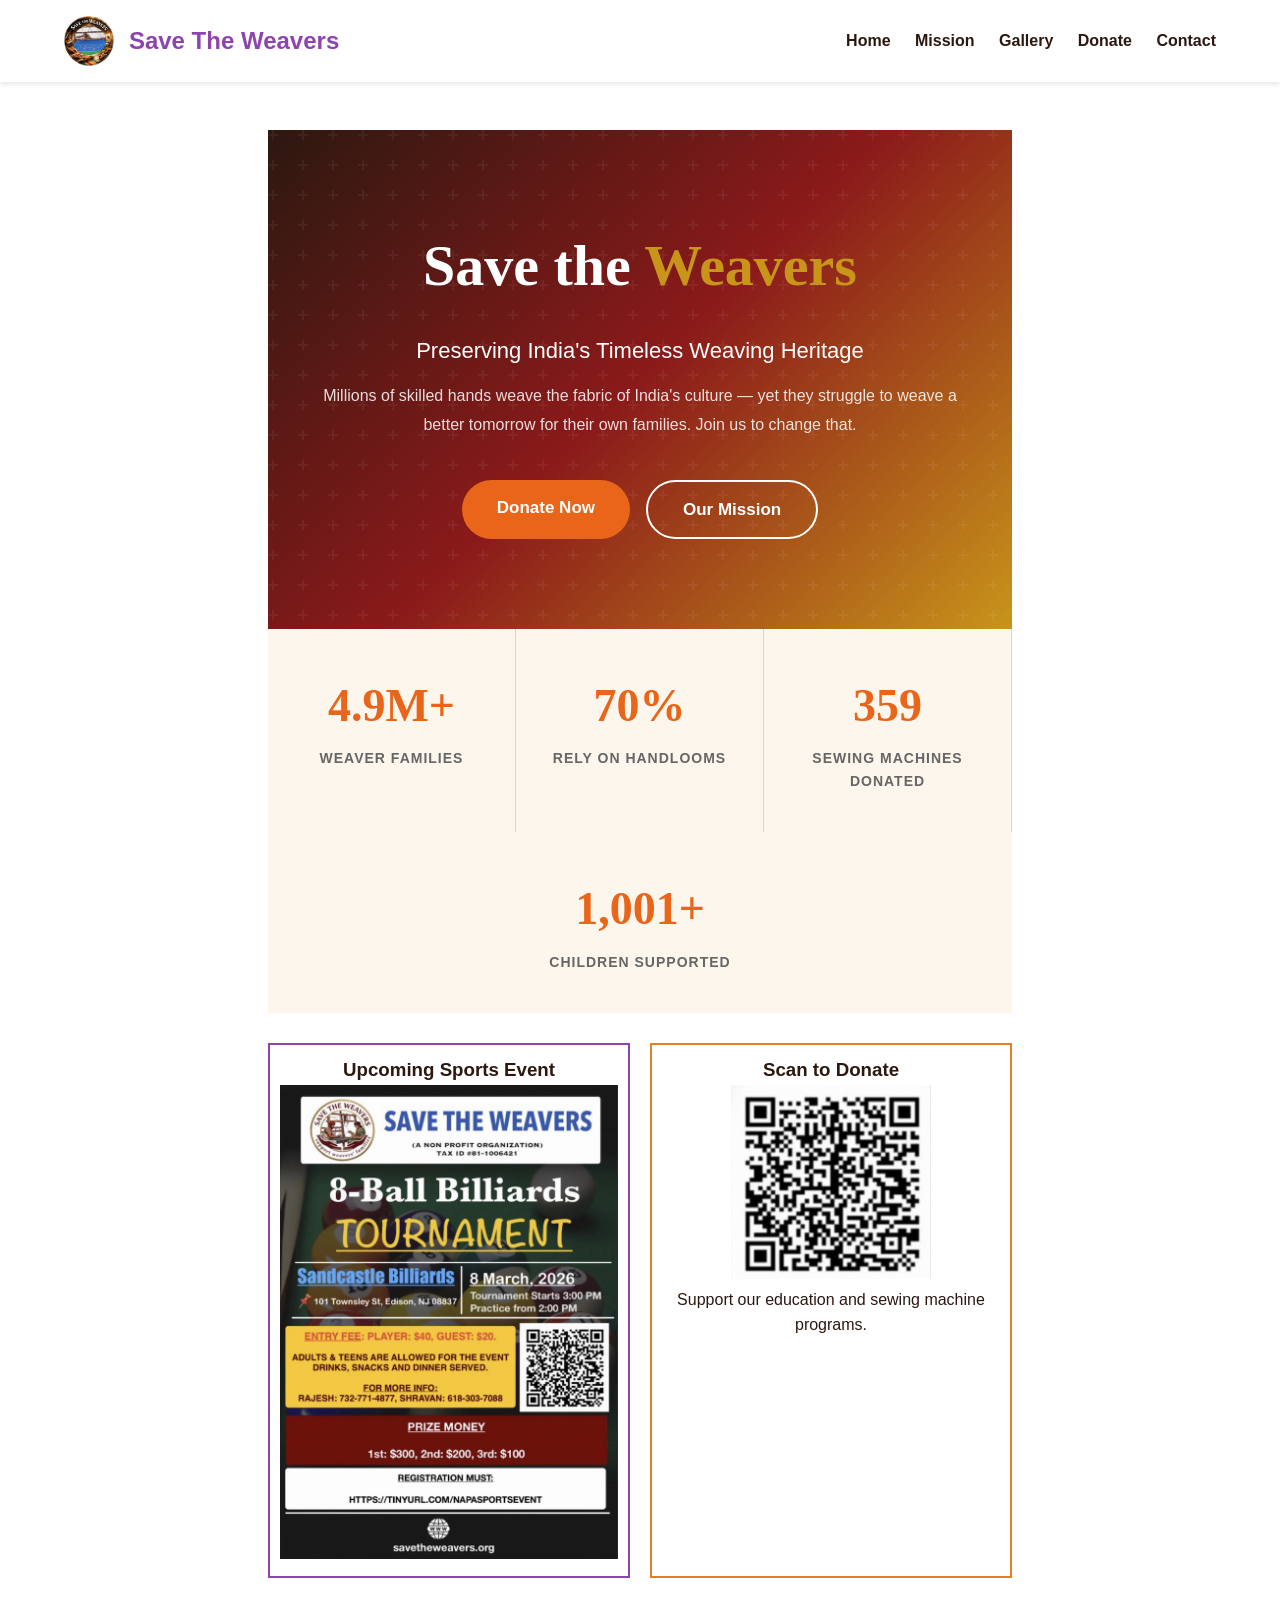
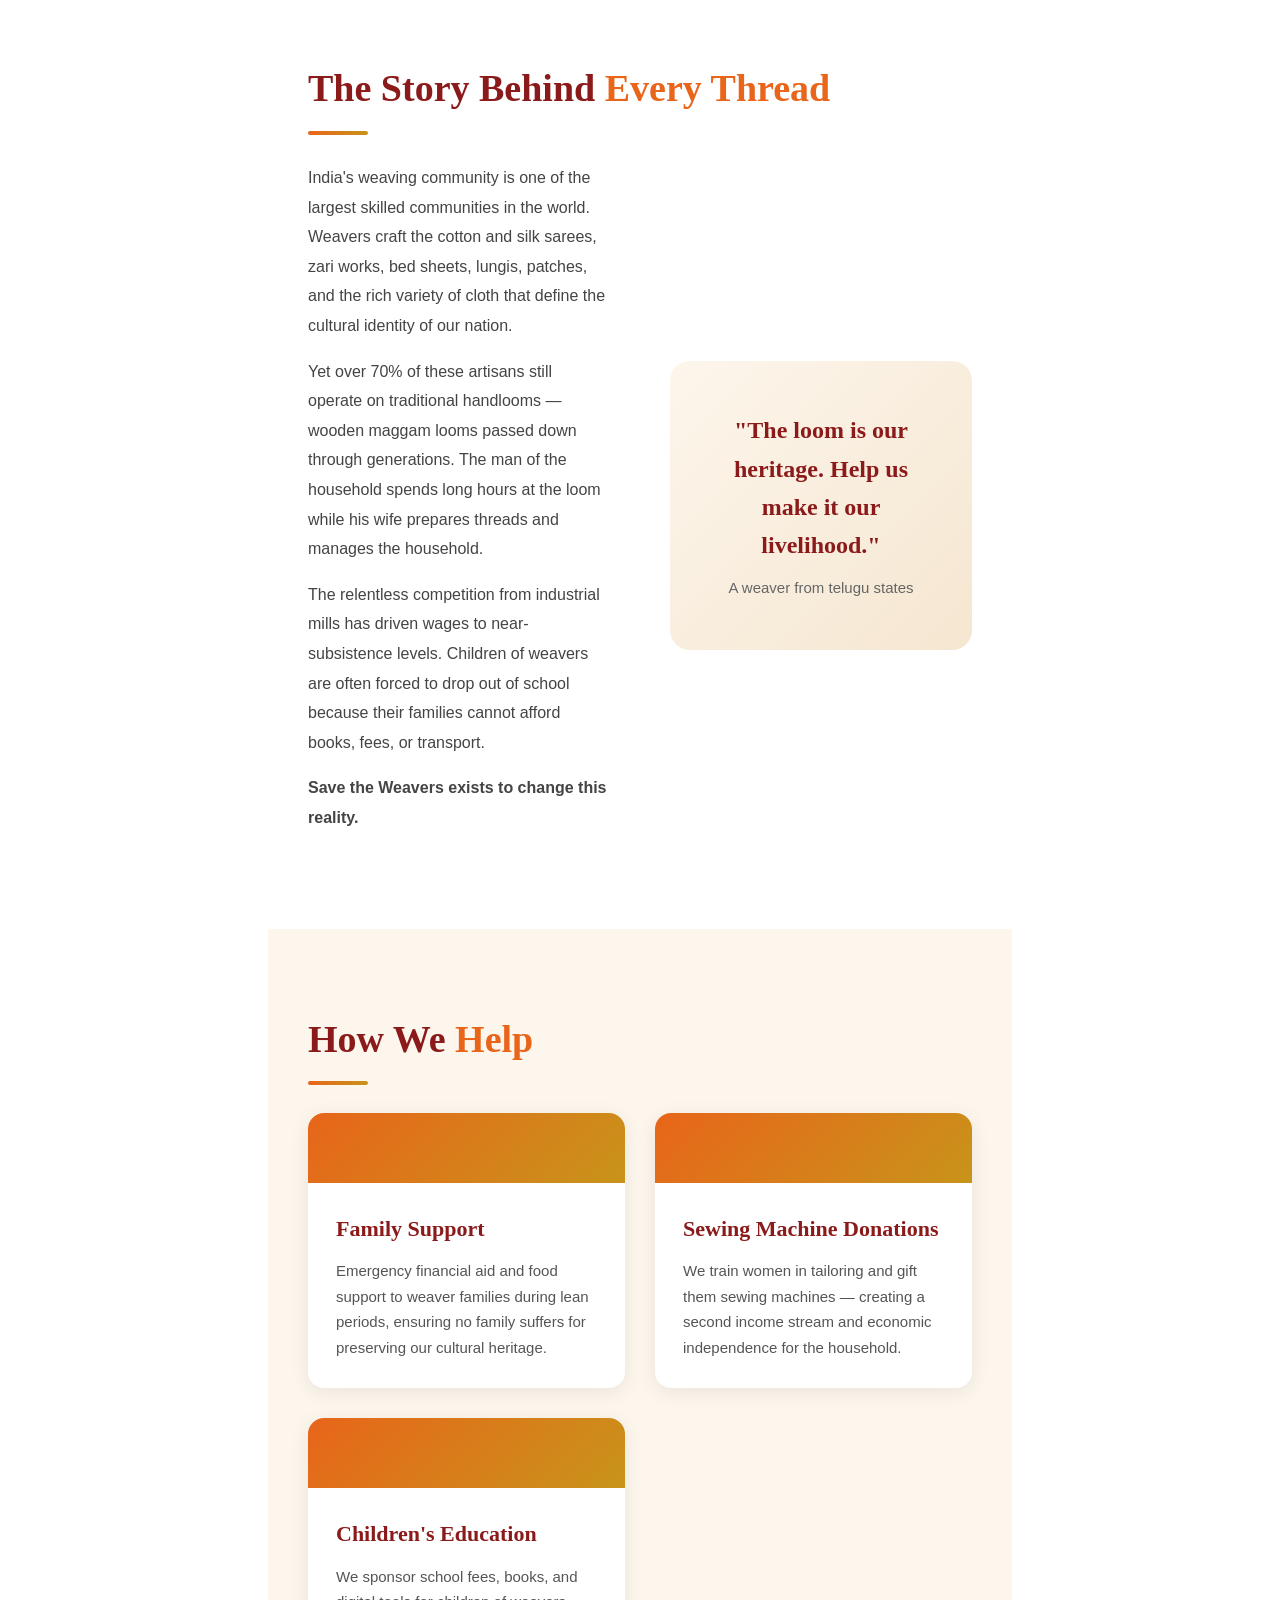
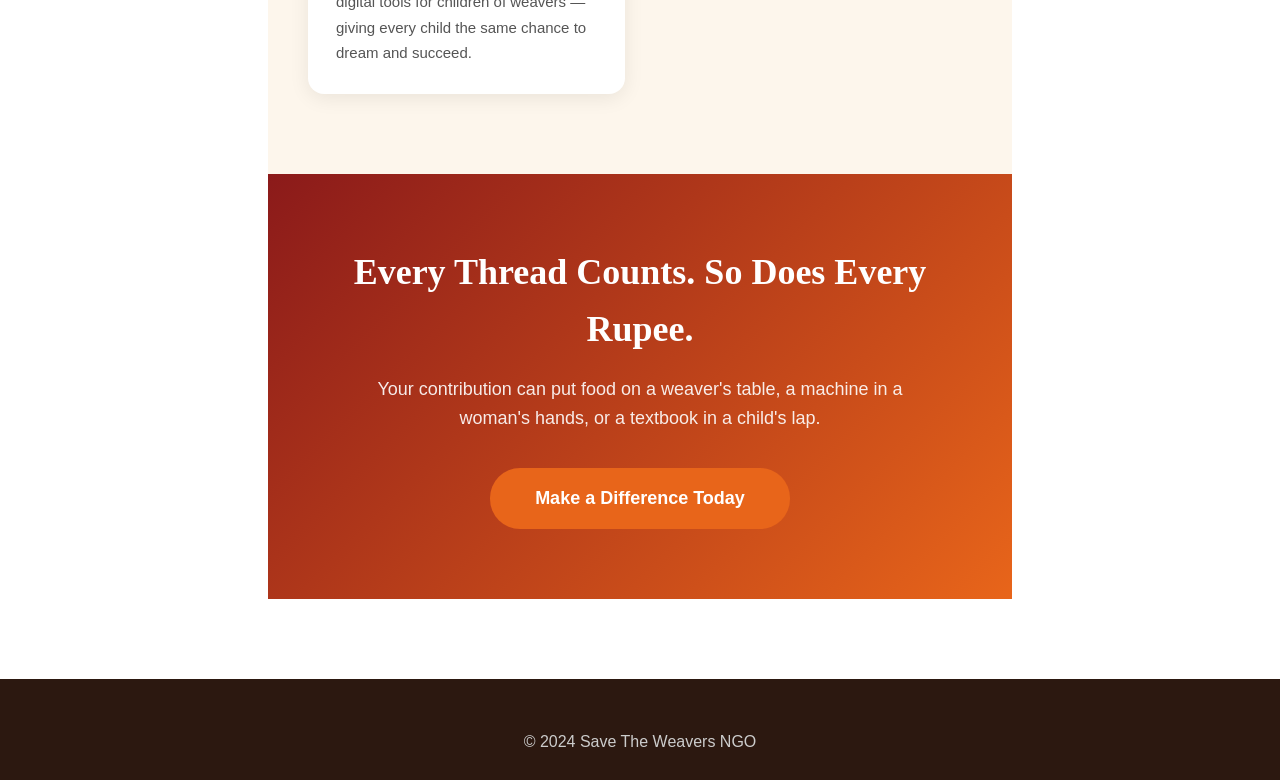
==== commit dc999ba7: "Update index.html" ====
--- a/index.html
+++ b/index.html
@@ -43,7 +43,7 @@
         <div style="display: flex; gap: 20px; flex-wrap: wrap; margin-top: 30px;">
             <div style="flex: 1; min-width: 300px; border: 2px solid var(--primary); padding: 10px; text-align: center;">
                 <h3>Upcoming Sports Event</h3>
-                <img src="images/sports-flyer.png" alt="Sports Event Flyer" style="width: 100%;">
+                <img src="images/flyer.png" alt="Sports Event Flyer" style="width: 100%;">
             </div>
             
             <div style="flex: 1; min-width: 300px; border: 2px solid var(--accent); padding: 10px; text-align: center;">
@@ -110,4 +110,4 @@
 
     <footer>&copy; 2024 Save The Weavers NGO</footer>
 </body>
-</html>+</html>
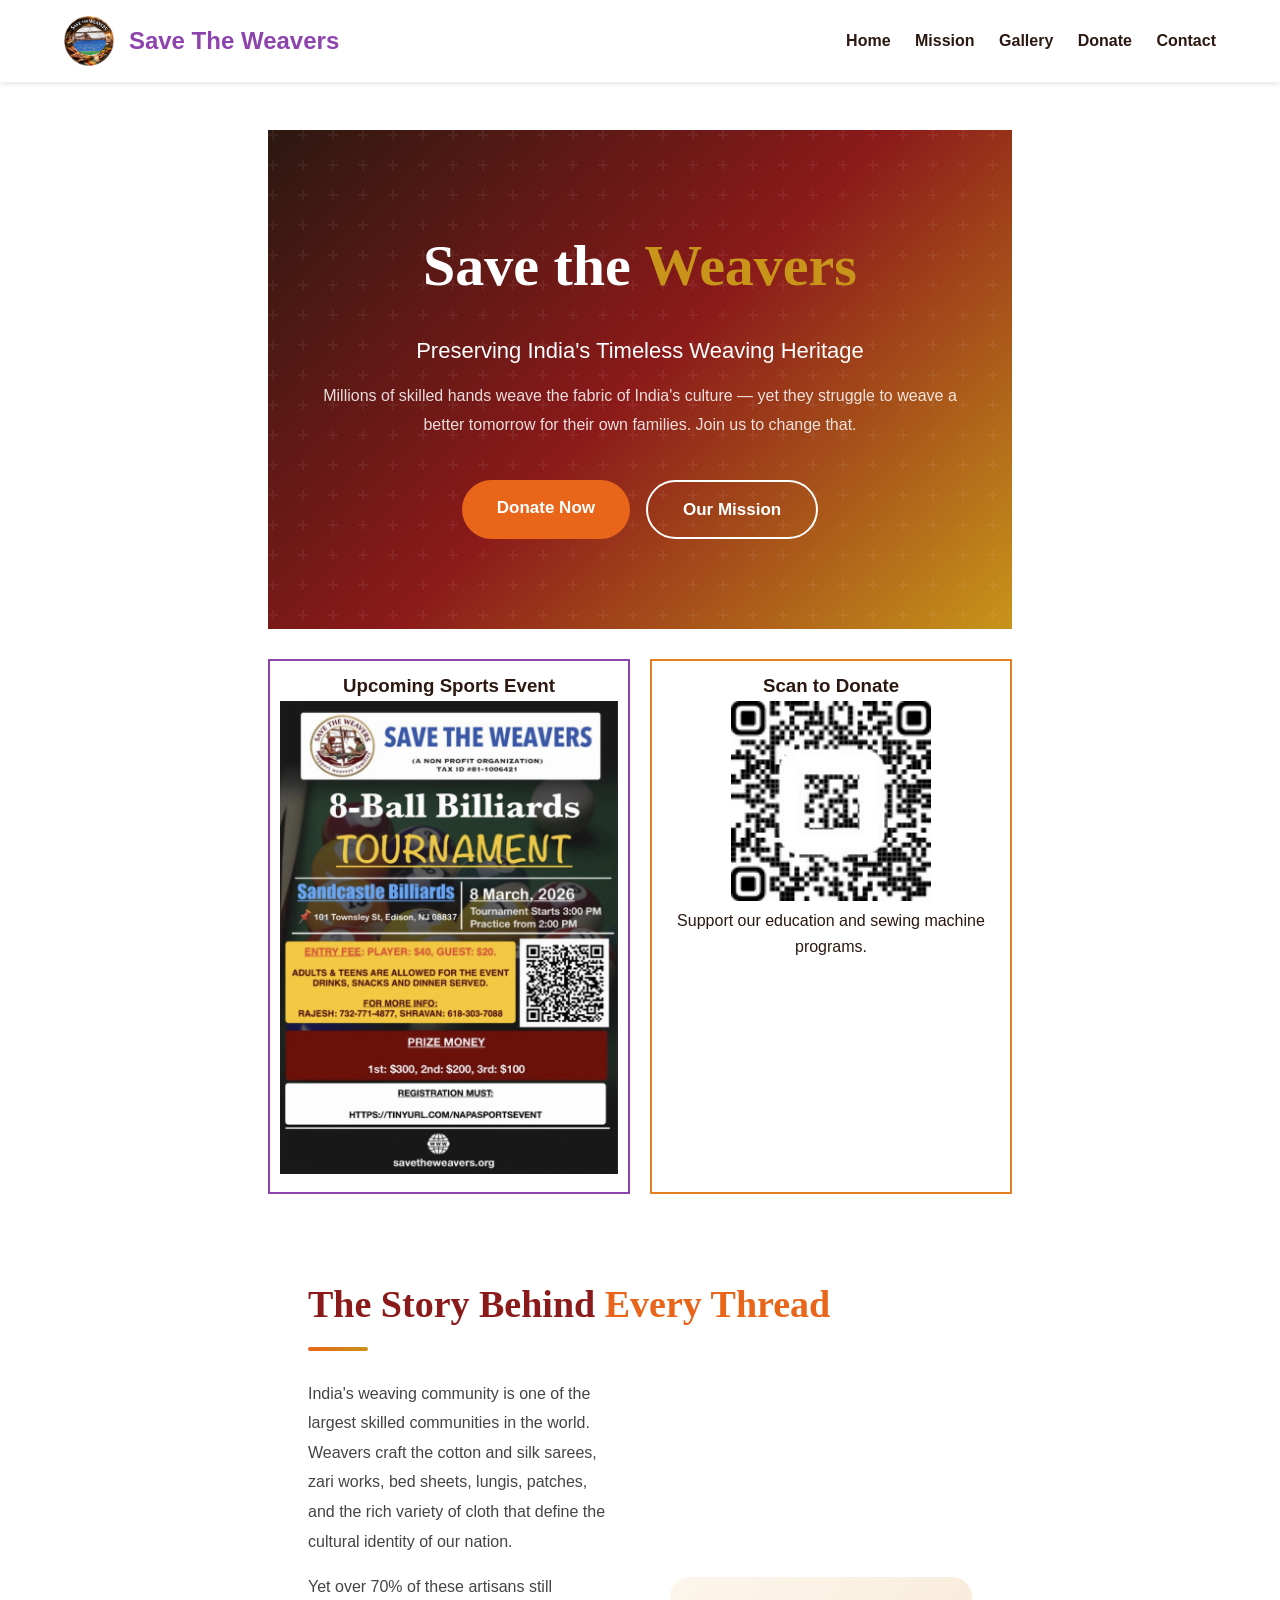
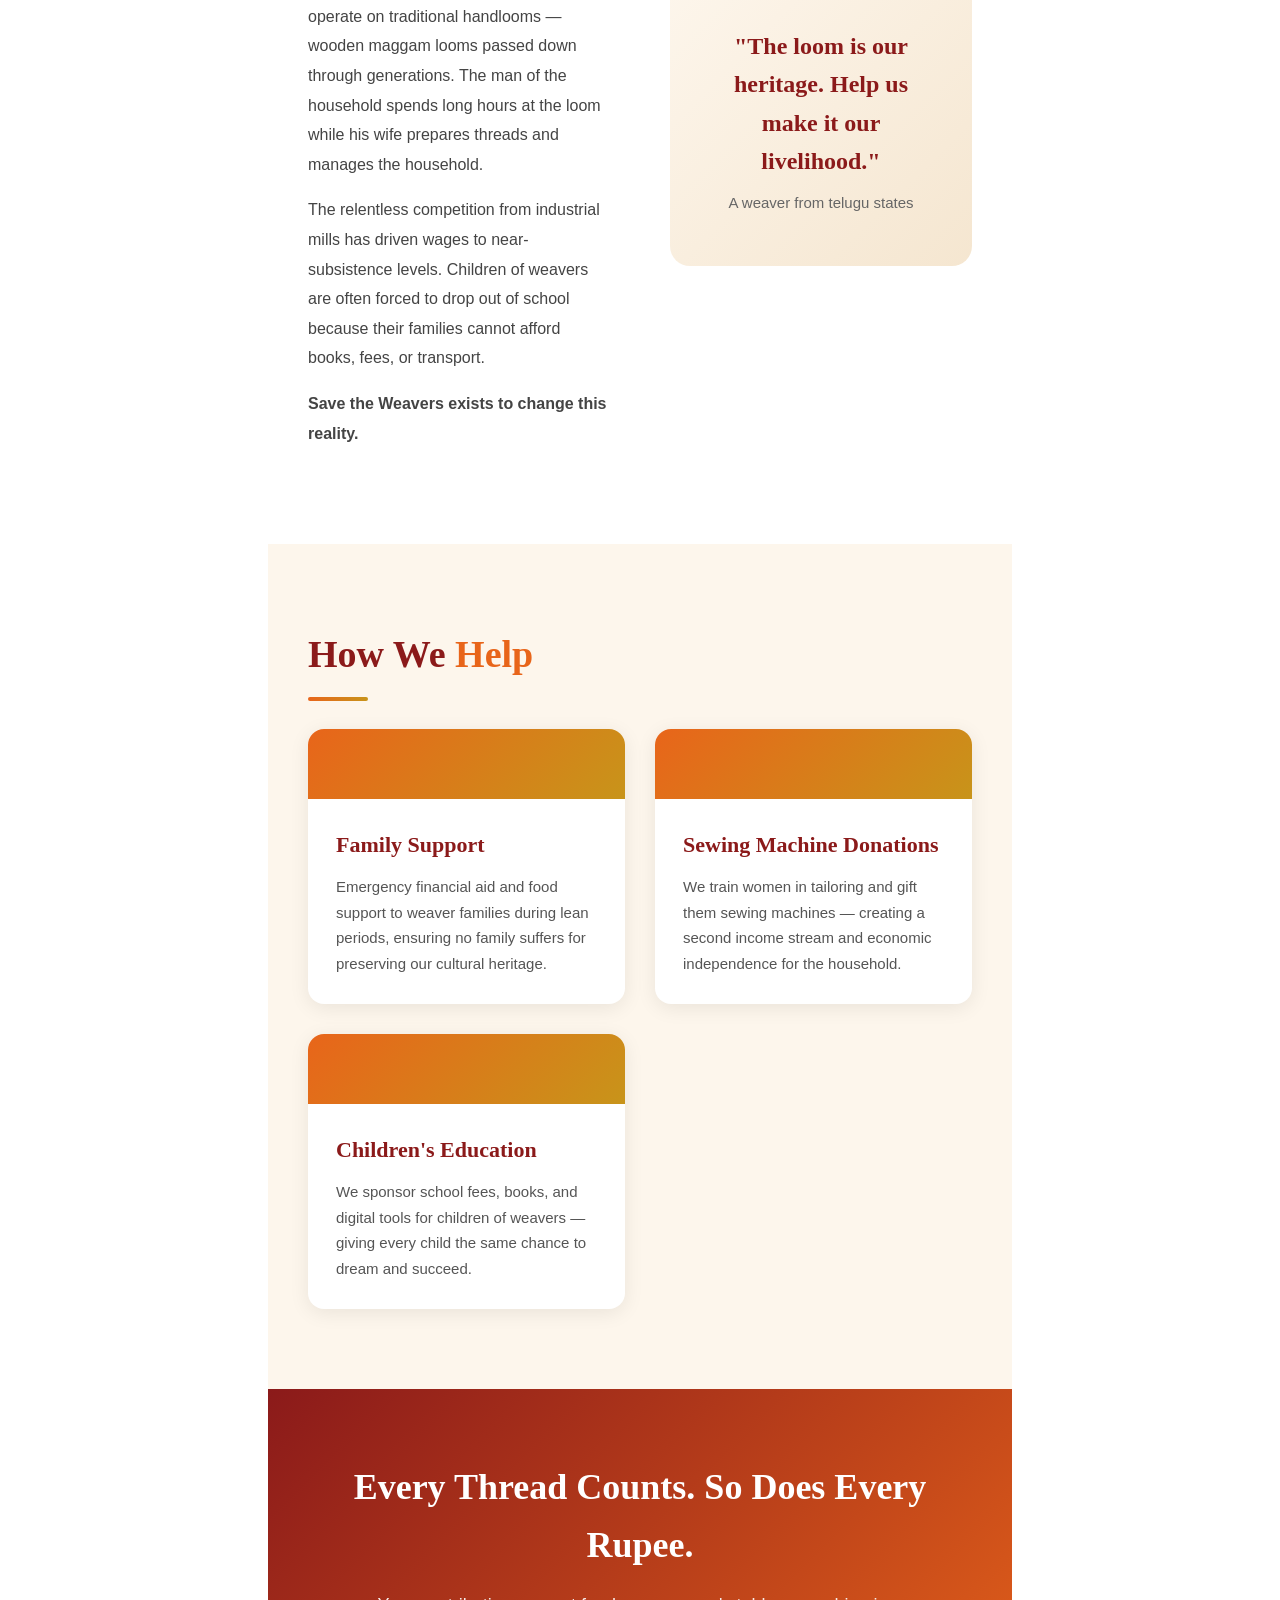
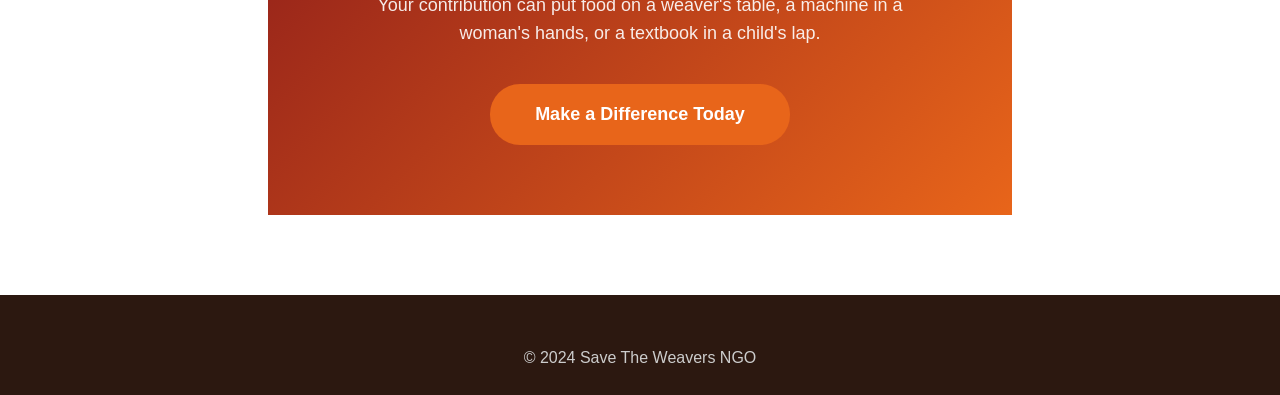
==== commit 91b7ba3d: "Update index.html" ====
--- a/index.html
+++ b/index.html
@@ -34,12 +34,7 @@
 </div>
 
 <!-- Stats -->
-<div class="stats">
-  <div class="stat"><div class="stat-num">4.9M+</div><div class="stat-label">Weaver Families</div></div>
-  <div class="stat"><div class="stat-num">70%</div><div class="stat-label">Rely on Handlooms</div></div>
-  <div class="stat"><div class="stat-num">359</div><div class="stat-label">Sewing Machines Donated</div></div>
-  <div class="stat"><div class="stat-num">1,001+</div><div class="stat-label">Children Supported</div></div>
-</div>
+
         <div style="display: flex; gap: 20px; flex-wrap: wrap; margin-top: 30px;">
             <div style="flex: 1; min-width: 300px; border: 2px solid var(--primary); padding: 10px; text-align: center;">
                 <h3>Upcoming Sports Event</h3>
@@ -48,7 +43,7 @@
             
             <div style="flex: 1; min-width: 300px; border: 2px solid var(--accent); padding: 10px; text-align: center;">
                 <h3>Scan to Donate</h3>
-                <img src="images/qrcode.png" alt="Donation QR Code" style="width: 200px;">
+                <a href="https://square.link/u/zvF1gR49"><img src="images/qrcode.JPG" alt="Donation QR Code" style="width: 200px;"> </a>
                 <p>Support our education and sewing machine programs.</p>
             </div>
         </div>
